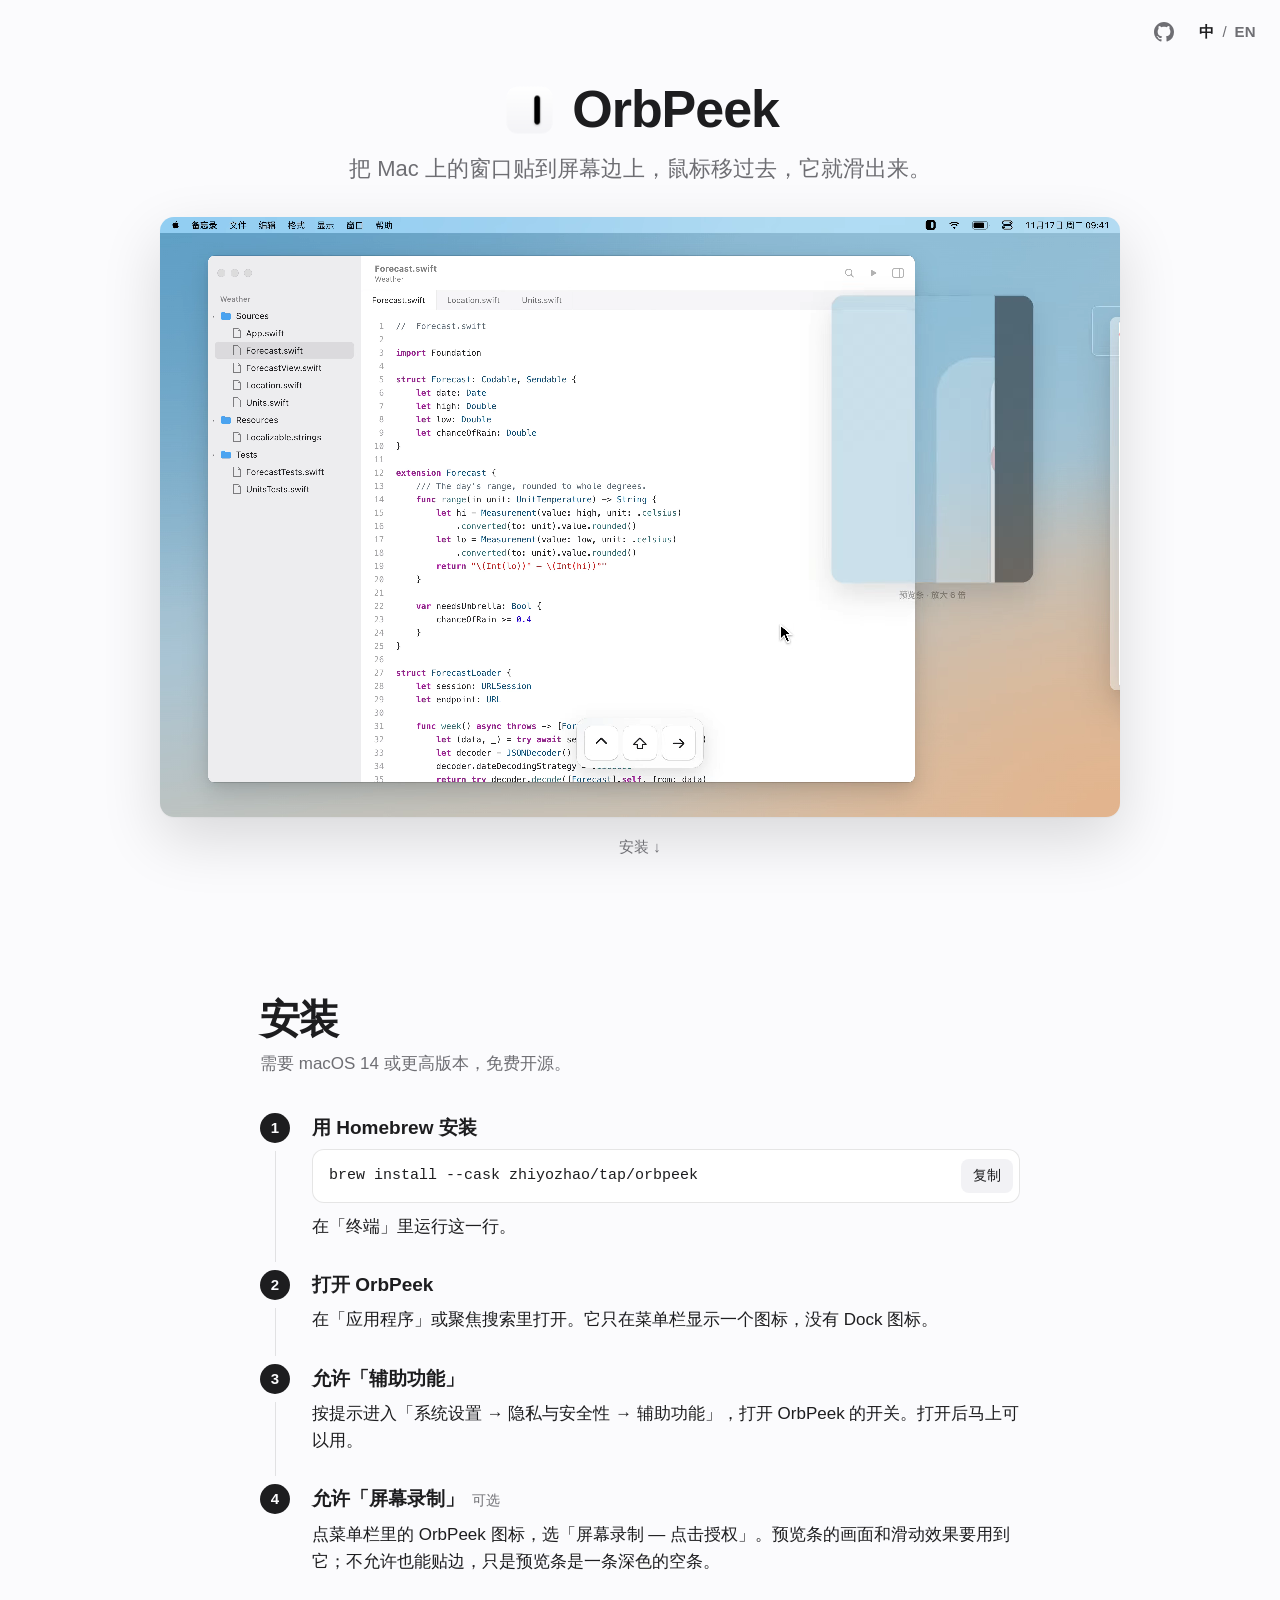
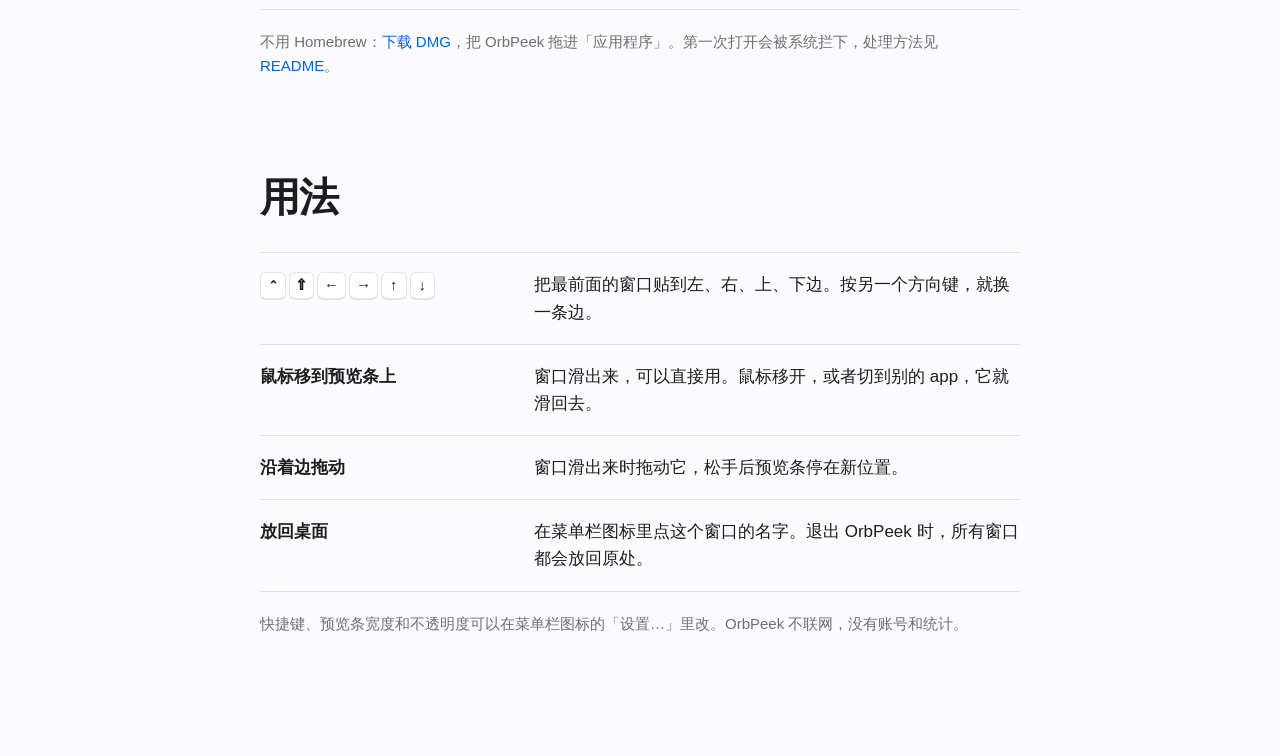
==== site/index.html @ 3456299e "docs: separate language switch from links, tidy install and FAQ layout" ====
<!doctype html>
<html lang="zh-CN">
<head>
<meta charset="utf-8">
<meta name="viewport" content="width=device-width, initial-scale=1">
<title>OrbPeek</title>
<meta name="description" content="把 Mac 上的窗口贴到屏幕边上，鼠标移过去，它就滑出来。">
<meta name="color-scheme" content="light dark">
<meta name="theme-color" content="#fbfbfd" media="(prefers-color-scheme: light)">
<meta name="theme-color" content="#000000" media="(prefers-color-scheme: dark)">
<link rel="icon" href="assets/icon.png">
<link rel="alternate" hreflang="en" href="en/">
<link rel="stylesheet" href="style.css">
</head>
<body>
<header class="top">
  <a href="https://github.com/zhiyozhao/OrbPeek" aria-label="GitHub" title="GitHub">
    <svg viewBox="0 0 16 16" width="20" height="20" aria-hidden="true"><path fill="currentColor" d="M8 0C3.58 0 0 3.58 0 8c0 3.54 2.29 6.53 5.47 7.59.4.07.55-.17.55-.38 0-.19-.01-.82-.01-1.49-2.01.37-2.53-.49-2.69-.94-.09-.23-.48-.94-.82-1.13-.28-.15-.68-.52-.01-.53.63-.01 1.08.58 1.23.82.72 1.21 1.87.87 2.33.66.07-.52.28-.87.51-1.07-1.78-.2-3.64-.89-3.64-3.95 0-.87.31-1.59.82-2.15-.08-.2-.36-1.02.08-2.12 0 0 .67-.21 2.2.82.64-.18 1.32-.27 2-.27.68 0 1.36.09 2 .27 1.53-1.04 2.2-.82 2.2-.82.44 1.1.16 1.92.08 2.12.51.56.82 1.27.82 2.15 0 3.07-1.87 3.75-3.65 3.95.29.25.54.73.54 1.48 0 1.07-.01 1.93-.01 2.2 0 .21.15.46.55.38A8.013 8.013 0 0016 8c0-4.42-3.58-8-8-8z"/></svg>
  </a>
  <span class="lang"><b aria-current="page">中</b><span aria-hidden="true">/</span><a href="en/" lang="en" hreflang="en" title="English">EN</a></span>
</header>

<main>
  <section class="hero">
    <h1><img src="assets/icon.png" alt="" width="56" height="56">OrbPeek</h1>
    <p class="lead">把 Mac 上的窗口贴到屏幕边上，鼠标移过去，它就滑出来。</p>
    <video id="demo" data-base="assets/demo-zh-" autoplay muted loop playsinline preload="auto" width="2880" height="1800" poster="assets/poster-zh-light.jpg" aria-label="演示：按 ⌃⇧→，备忘录窗口滑到屏幕右边，只留一条很窄的预览条；鼠标移到预览条上，窗口滑出来；鼠标移开，窗口滑回去。">
      <source src="assets/demo-zh-light.webm" type="video/webm">
      <source src="assets/demo-zh-light.mp4" type="video/mp4">
    </video>
    <a class="next" href="#install">安装 <span aria-hidden="true">↓</span></a>
  </section>

  <section class="install" id="install">
    <h2>安装</h2>
    <p class="req">需要 macOS 14 或更高版本，免费开源。</p>
    <ol class="steps">
      <li>
        <h3>用 Homebrew 安装</h3>
        <div class="cmd"><code>brew install --cask zhiyozhao/tap/orbpeek</code><button class="copy" type="button" data-copy="brew install --cask zhiyozhao/tap/orbpeek" data-done="已复制">复制</button></div>
        <p>在「终端」里运行这一行。</p>
      </li>
      <li>
        <h3>打开 OrbPeek</h3>
        <p>在「应用程序」或聚焦搜索里打开。它只在菜单栏显示一个图标，没有 Dock 图标。</p>
      </li>
      <li>
        <h3>允许「辅助功能」</h3>
        <p>按提示进入「系统设置 → 隐私与安全性 → 辅助功能」，打开 OrbPeek 的开关。打开后马上可以用。</p>
      </li>
      <li>
        <h3>允许「屏幕录制」<span>可选</span></h3>
        <p>点菜单栏里的 OrbPeek 图标，选「屏幕录制 — 点击授权」。预览条的画面和滑动效果要用到它；不允许也能贴边，只是预览条是一条深色的空条。</p>
      </li>
    </ol>
    <p class="alt">不用 Homebrew：<a href="https://github.com/zhiyozhao/OrbPeek/releases/latest">下载 DMG</a>，把 OrbPeek 拖进「应用程序」。第一次打开会被系统拦下，处理方法见 <a href="https://github.com/zhiyozhao/OrbPeek#下载-dmg">README</a>。</p>
  </section>

  <section class="use">
    <h2>用法</h2>
    <dl>
      <div>
        <dt><kbd>⌃</kbd><kbd>⇧</kbd><kbd>←</kbd><kbd>→</kbd><kbd>↑</kbd><kbd>↓</kbd></dt>
        <dd>把最前面的窗口贴到左、右、上、下边。按另一个方向键，就换一条边。</dd>
      </div>
      <div>
        <dt>鼠标移到预览条上</dt>
        <dd>窗口滑出来，可以直接用。鼠标移开，或者切到别的 app，它就滑回去。</dd>
      </div>
      <div>
        <dt>沿着边拖动</dt>
        <dd>窗口滑出来时拖动它，松手后预览条停在新位置。</dd>
      </div>
      <div>
        <dt>放回桌面</dt>
        <dd>在菜单栏图标里点这个窗口的名字。退出 OrbPeek 时，所有窗口都会放回原处。</dd>
      </div>
    </dl>
    <p class="note">快捷键、预览条宽度和不透明度可以在菜单栏图标的「设置…」里改。OrbPeek 不联网，没有账号和统计。</p>
  </section>
</main>
<script src="main.js"></script>
</body>
</html>
---- site/style.css ----
:root {
  color-scheme: light dark;
  --bg: #fbfbfd;
  --fg: #1d1d1f;
  --muted: #6e6e73;
  --line: rgba(0, 0, 0, 0.1);
  --panel: #f2f2f5;
  --code: #ffffff;
  --link: #0066cc;
  --shadow: 0 1px 2px rgba(0, 0, 0, 0.04), 0 22px 60px rgba(0, 0, 0, 0.14);
  --font: -apple-system, BlinkMacSystemFont, "SF Pro Text", "PingFang SC", "Hiragino Sans GB", "Helvetica Neue", sans-serif;
  --mono: "SF Mono", ui-monospace, Menlo, Consolas, monospace;
}
@media (prefers-color-scheme: dark) {
  :root {
    --bg: #000;
    --fg: #f5f5f7;
    --muted: #a1a1a6;
    --line: rgba(255, 255, 255, 0.14);
    --panel: #161618;
    --code: #1c1c1e;
    --link: #2997ff;
    --shadow: 0 0 0 0.5px rgba(255, 255, 255, 0.1), 0 22px 60px rgba(0, 0, 0, 0.6);
  }
}

* { box-sizing: border-box; }
html { -webkit-text-size-adjust: 100%; }
@media (prefers-reduced-motion: no-preference) { html { scroll-behavior: smooth; } }
body { margin: 0; background: var(--bg); color: var(--fg); font: 17px/1.6 var(--font); -webkit-font-smoothing: antialiased; }
a { color: var(--link); text-decoration: none; }
a:hover { text-decoration: underline; }
img, video { display: block; max-width: 100%; height: auto; }
kbd, code { font-family: var(--mono); font-size: 0.88em; }
kbd {
  display: inline-block; min-width: 1.7em; padding: 1px 6px; margin-right: 3px; text-align: center;
  border-radius: 6px; background: var(--code); border: 0.5px solid var(--line); box-shadow: 0 1px 0 var(--line);
  font-family: var(--font); font-size: 15px; line-height: 1.5;
}

/* ---------- top bar: two icons, nothing else ---------- */
.top { position: absolute; top: 0; right: 0; z-index: 5; display: flex; gap: 6px; padding: 14px 18px; }
.top a {
  width: 36px; height: 36px; border-radius: 50%; display: grid; place-items: center;
  color: var(--muted); font-size: 15px; font-weight: 600; letter-spacing: 0.02em;
}
.top a:hover { color: var(--fg); background: var(--panel); text-decoration: none; }
.top .lang { display: flex; align-items: center; gap: 2px; padding-left: 4px; font-size: 15px; color: var(--muted); }
.top .lang a { width: auto; min-width: 32px; padding: 0 6px; border-radius: 18px; }
.top .lang b { min-width: 28px; text-align: center; color: var(--fg); font-weight: 600; }

/* ---------- first screen: name, one sentence, the demo ---------- */
.hero {
  min-height: 100vh; min-height: 100svh;
  display: flex; flex-direction: column; align-items: center; justify-content: center;
  padding: 56px 24px 16px; text-align: center;
}
.hero h1 {
  margin: 0; display: flex; align-items: center; gap: 14px;
  font-size: clamp(34px, 5vw, 52px); line-height: 1.1; letter-spacing: -0.02em; font-weight: 700;
}
.hero h1 img { width: 1.1em; height: 1.1em; }
.lead { margin: 14px auto 0; max-width: 32em; color: var(--muted); font-size: clamp(17px, 2.1vw, 22px); line-height: 1.45; }
.hero video {
  margin-top: 32px;
  width: min(1240px, 100%, calc((100svh - 300px) * 1.6));
  aspect-ratio: 16 / 10; border-radius: 14px; box-shadow: var(--shadow); background: var(--panel);
}
.next { margin-top: 18px; color: var(--muted); font-size: 15px; }
.next:hover { color: var(--fg); text-decoration: none; }

/* ---------- install ---------- */
section.install, section.use { width: min(760px, 100% - 48px); margin: 0 auto; padding: 96px 0 0; }
section h2 { margin: 0; font-size: clamp(30px, 4vw, 40px); line-height: 1.15; letter-spacing: -0.015em; font-weight: 700; }
.req { margin: 8px 0 36px; color: var(--muted); }

.steps { list-style: none; margin: 0; padding: 0; counter-reset: step; }
.steps li { position: relative; padding: 0 0 30px 52px; counter-increment: step; }
.steps li::before {
  content: counter(step); position: absolute; left: 0; top: 0;
  width: 30px; height: 30px; border-radius: 50%; display: grid; place-items: center;
  background: var(--fg); color: var(--bg); font-size: 15px; font-weight: 600;
}
.steps li:not(:last-child)::after { content: ""; position: absolute; left: 14.5px; top: 38px; bottom: 8px; width: 1px; background: var(--line); }
.steps h3 { margin: 0 0 6px; font-size: 19px; line-height: 30px; }
.steps h3 span { margin-left: 8px; color: var(--muted); font-size: 14px; font-weight: 400; }
.steps p { margin: 0; }

.cmd {
  display: flex; align-items: center; gap: 4px; margin: 4px 0 10px;
  background: var(--code); border: 0.5px solid var(--line); border-radius: 12px; padding: 6px 6px 6px 16px;
}
.cmd code { flex: 1; font-size: 15px; padding: 8px 0; overflow-wrap: anywhere; }
.copy {
  flex: none; border: 0; border-radius: 8px; padding: 8px 12px; cursor: pointer;
  font: 500 14px var(--font); color: var(--fg); background: var(--panel);
}
.copy:hover { filter: brightness(0.96); }
.alt { margin: 4px 0 0; padding-top: 20px; border-top: 0.5px solid var(--line); color: var(--muted); font-size: 15px; }

/* ---------- use ---------- */
.use dl { margin: 32px 0 0; }
.use dl div { display: grid; grid-template-columns: 250px 1fr; gap: 24px; padding: 18px 0; border-top: 0.5px solid var(--line); }
.use dl div:last-child { border-bottom: 0.5px solid var(--line); }
.use dt { font-weight: 600; }
.use dd { margin: 0; }
.note { margin: 20px 0 120px; color: var(--muted); font-size: 15px; }

@media (max-width: 640px) {
  .top { padding: 10px 12px; }
  .hero { padding-top: 56px; }
  .hero video { width: 100%; border-radius: 10px; margin-top: 28px; }
  section.install, section.use { padding-top: 72px; }
  .use dl div { grid-template-columns: 1fr; gap: 4px; }
  .cmd code { font-size: 13px; }
}
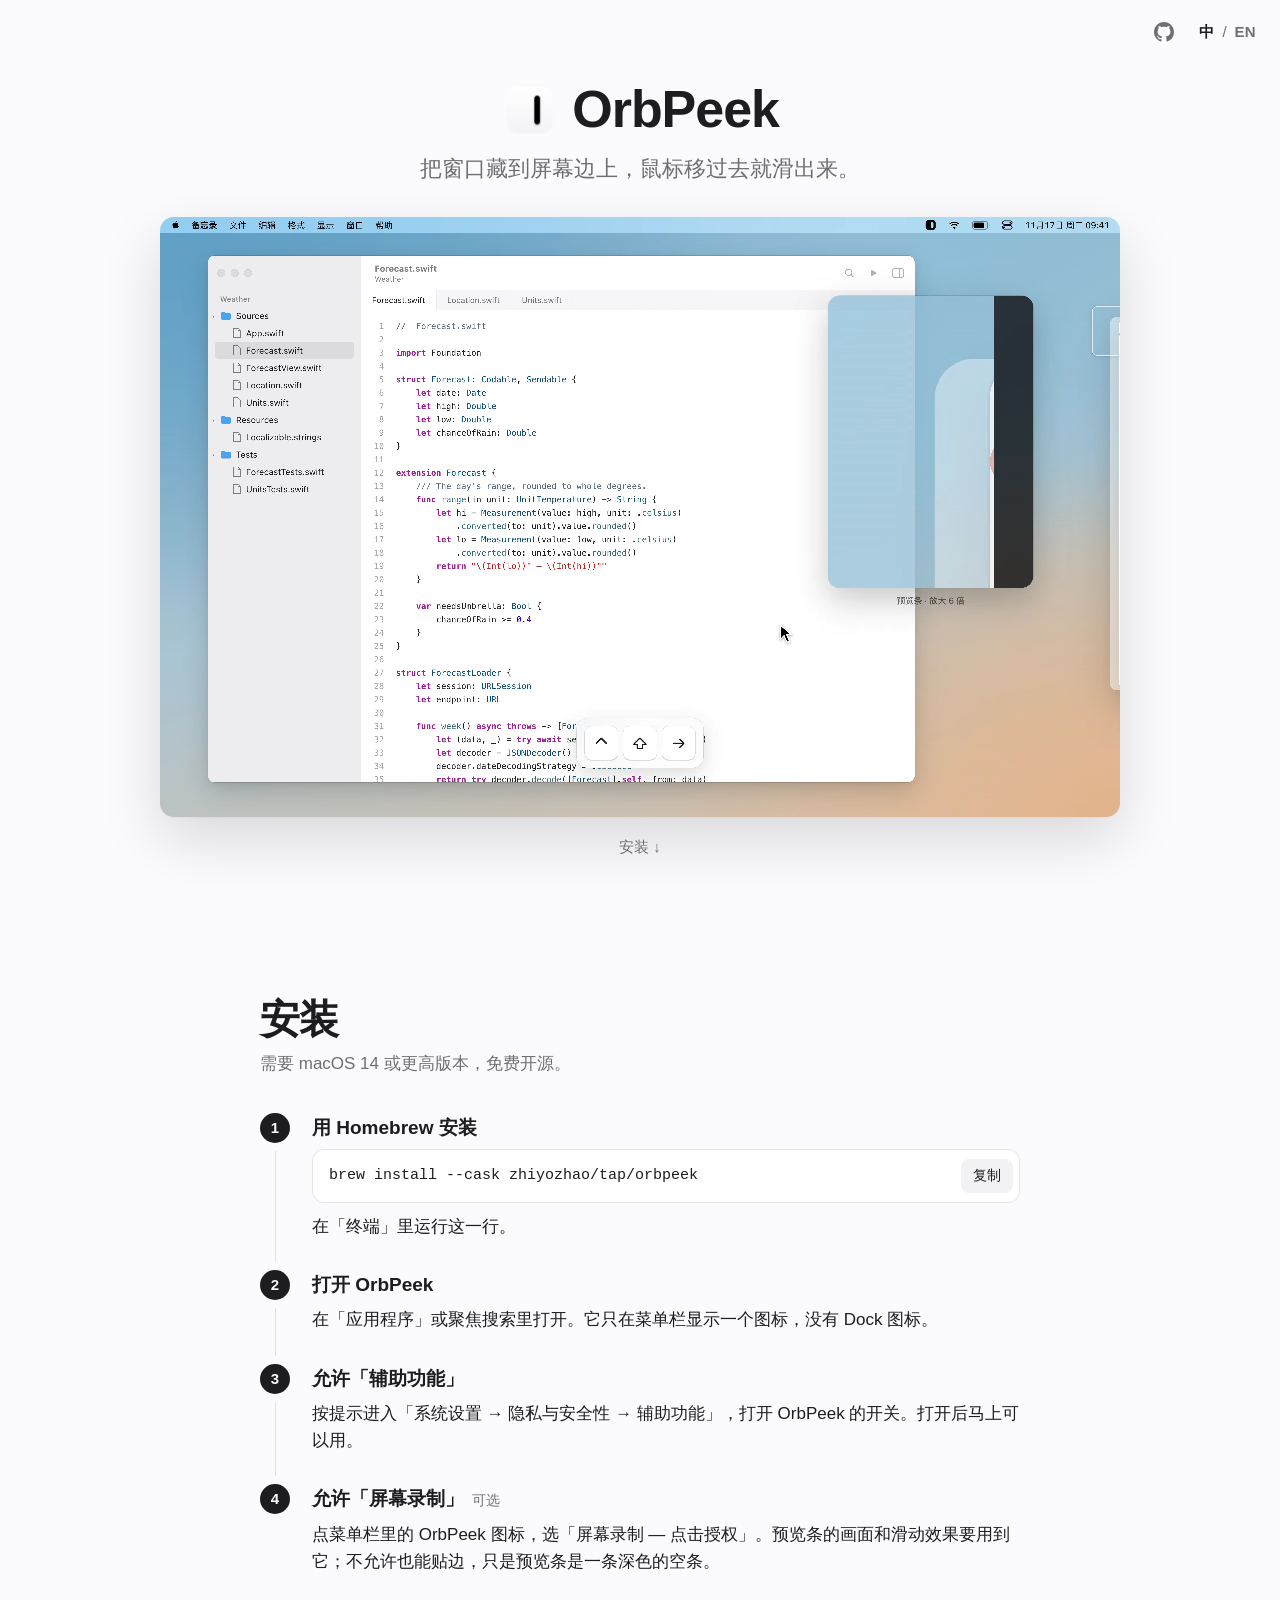
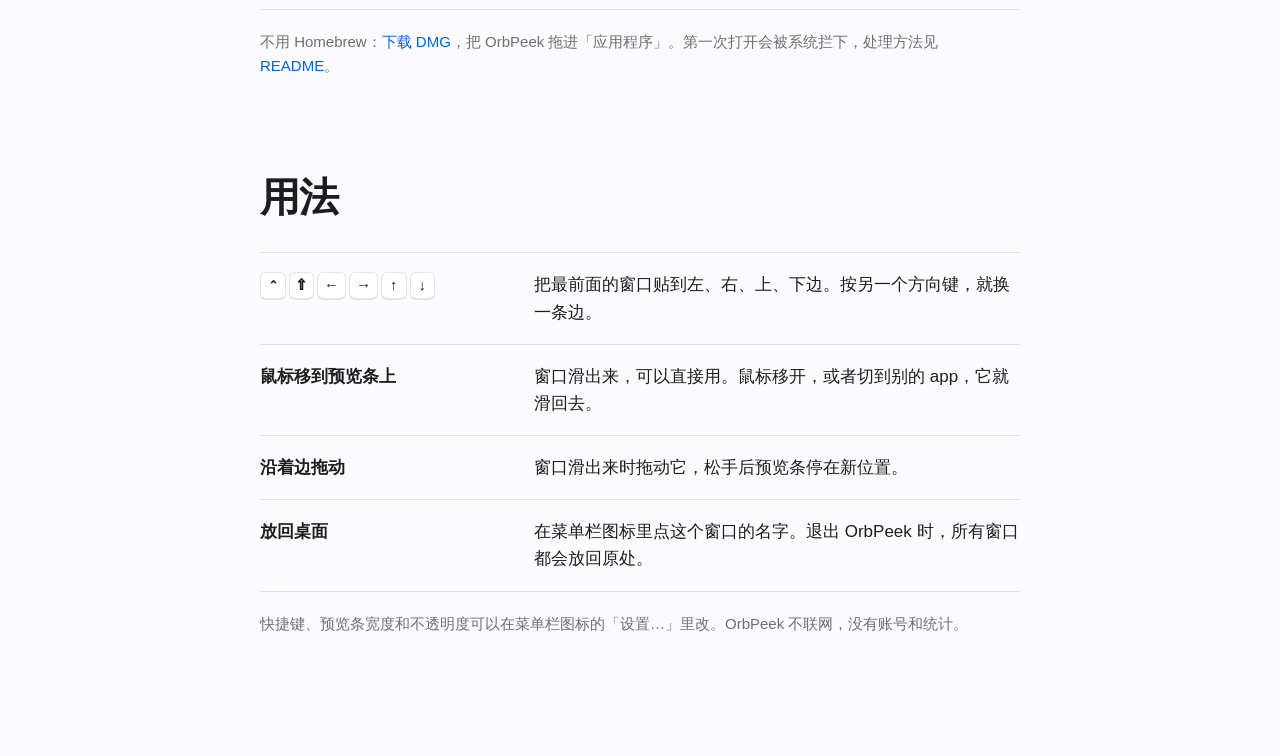
==== commit 2912262b: "docs: rewrite the one-line description; prepare bilingual GitHub About About (apply at release, not " ====
--- a/site/index.html
+++ b/site/index.html
@@ -4,7 +4,7 @@
 <meta charset="utf-8">
 <meta name="viewport" content="width=device-width, initial-scale=1">
 <title>OrbPeek</title>
-<meta name="description" content="把 Mac 上的窗口贴到屏幕边上，鼠标移过去，它就滑出来。">
+<meta name="description" content="把窗口藏到屏幕边上，鼠标移过去就滑出来。">
 <meta name="color-scheme" content="light dark">
 <meta name="theme-color" content="#fbfbfd" media="(prefers-color-scheme: light)">
 <meta name="theme-color" content="#000000" media="(prefers-color-scheme: dark)">
@@ -23,7 +23,7 @@
 <main>
   <section class="hero">
     <h1><img src="assets/icon.png" alt="" width="56" height="56">OrbPeek</h1>
-    <p class="lead">把 Mac 上的窗口贴到屏幕边上，鼠标移过去，它就滑出来。</p>
+    <p class="lead">把窗口藏到屏幕边上，鼠标移过去就滑出来。</p>
     <video id="demo" data-base="assets/demo-zh-" autoplay muted loop playsinline preload="auto" width="2880" height="1800" poster="assets/poster-zh-light.jpg" aria-label="演示：按 ⌃⇧→，备忘录窗口滑到屏幕右边，只留一条很窄的预览条；鼠标移到预览条上，窗口滑出来；鼠标移开，窗口滑回去。">
       <source src="assets/demo-zh-light.webm" type="video/webm">
       <source src="assets/demo-zh-light.mp4" type="video/mp4">
--- a/site/style.css
+++ b/site/style.css
@@ -60,7 +60,7 @@
   font-size: clamp(34px, 5vw, 52px); line-height: 1.1; letter-spacing: -0.02em; font-weight: 700;
 }
 .hero h1 img { width: 1.1em; height: 1.1em; }
-.lead { margin: 14px auto 0; max-width: 32em; color: var(--muted); font-size: clamp(17px, 2.1vw, 22px); line-height: 1.45; }
+.lead { margin: 14px auto 0; max-width: 40em; text-wrap: balance; color: var(--muted); font-size: clamp(17px, 2.1vw, 22px); line-height: 1.45; }
 .hero video {
   margin-top: 32px;
   width: min(1240px, 100%, calc((100svh - 300px) * 1.6));
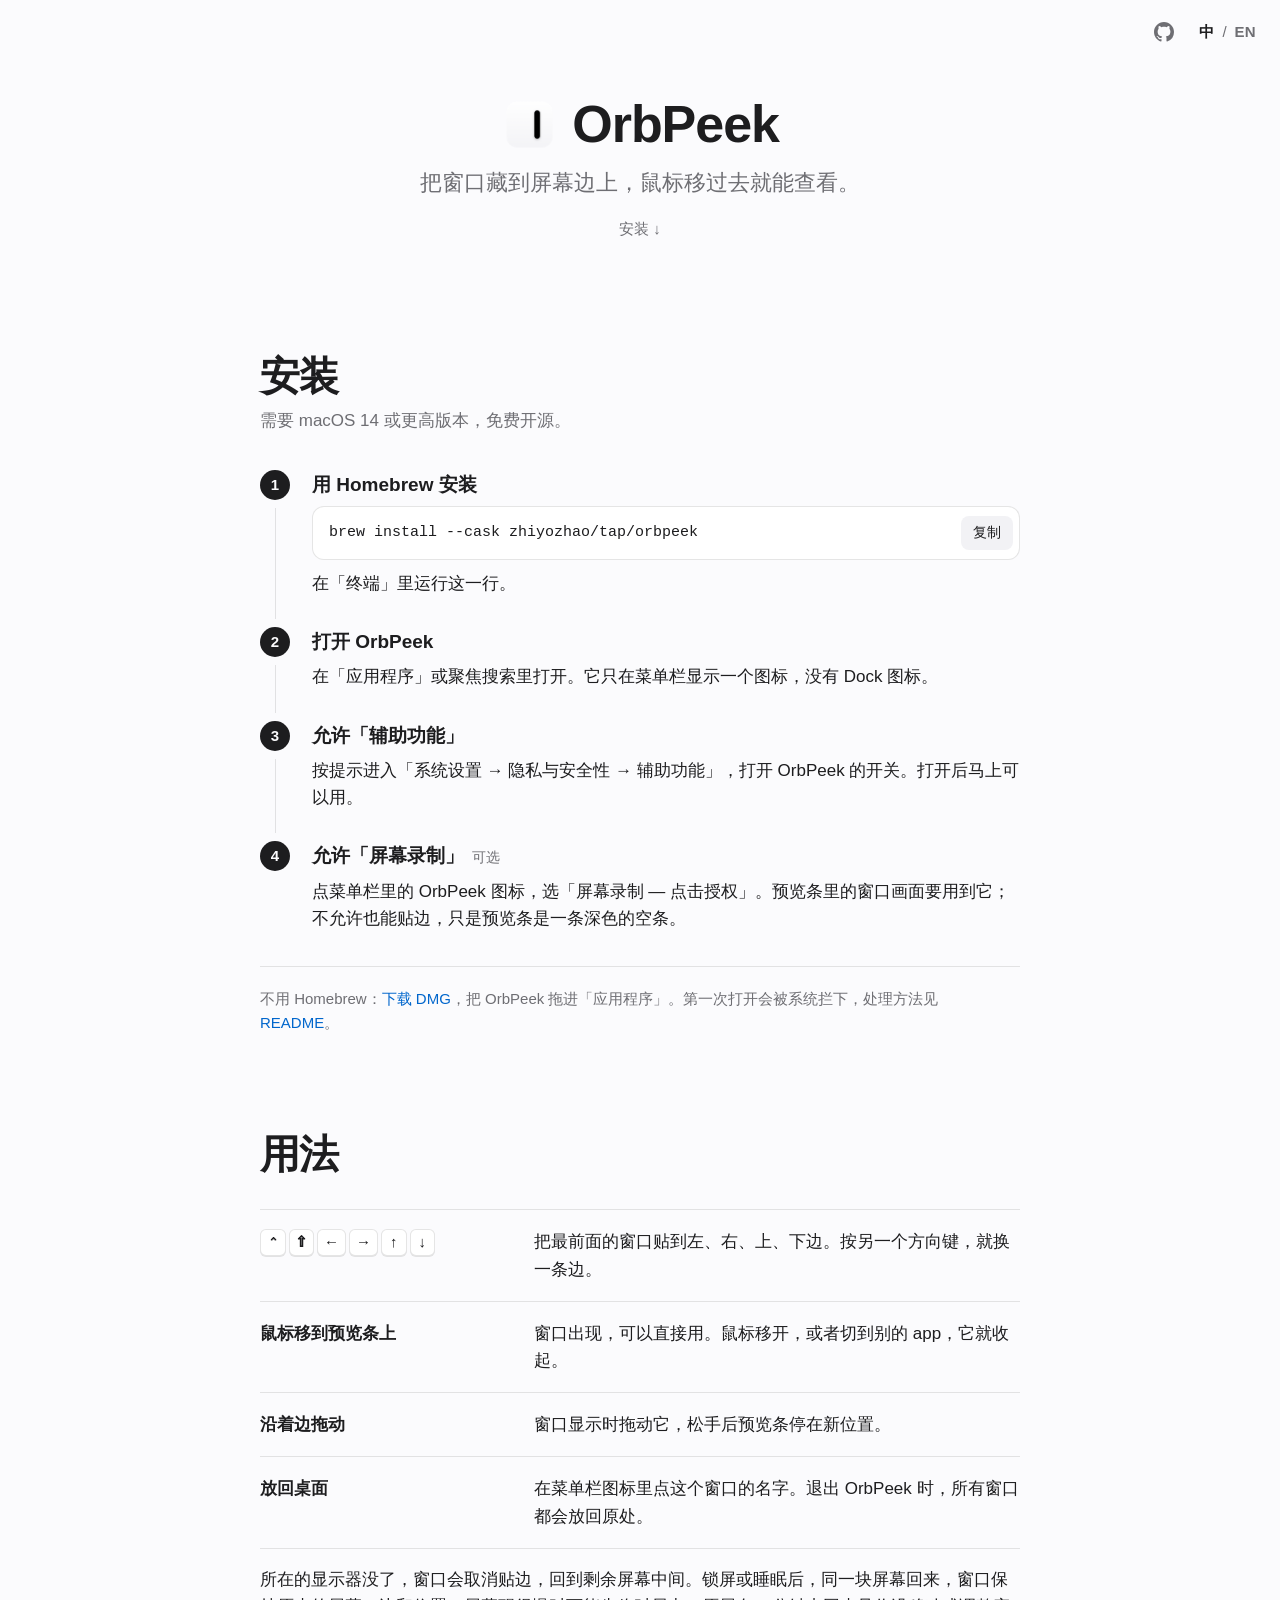
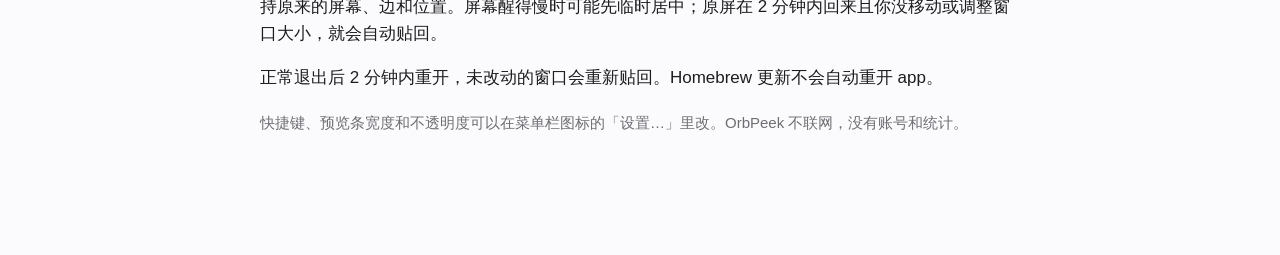
==== commit 01ea5708: "chore: prepare OrbPeek 1.1.2 release Merge display recovery and site-v2 into main. Add the read-only" ====
--- a/site/index.html
+++ b/site/index.html
@@ -4,7 +4,7 @@
 <meta charset="utf-8">
 <meta name="viewport" content="width=device-width, initial-scale=1">
 <title>OrbPeek</title>
-<meta name="description" content="把窗口藏到屏幕边上，鼠标移过去就滑出来。">
+<meta name="description" content="把窗口藏到屏幕边上，鼠标移过去就能查看。">
 <meta name="color-scheme" content="light dark">
 <meta name="theme-color" content="#fbfbfd" media="(prefers-color-scheme: light)">
 <meta name="theme-color" content="#000000" media="(prefers-color-scheme: dark)">
@@ -23,11 +23,7 @@
 <main>
   <section class="hero">
     <h1><img src="assets/icon.png" alt="" width="56" height="56">OrbPeek</h1>
-    <p class="lead">把窗口藏到屏幕边上，鼠标移过去就滑出来。</p>
-    <video id="demo" data-base="assets/demo-zh-" autoplay muted loop playsinline preload="auto" width="2880" height="1800" poster="assets/poster-zh-light.jpg" aria-label="演示：按 ⌃⇧→，备忘录窗口滑到屏幕右边，只留一条很窄的预览条；鼠标移到预览条上，窗口滑出来；鼠标移开，窗口滑回去。">
-      <source src="assets/demo-zh-light.webm" type="video/webm">
-      <source src="assets/demo-zh-light.mp4" type="video/mp4">
-    </video>
+    <p class="lead">把窗口藏到屏幕边上，鼠标移过去就能查看。</p>
     <a class="next" href="#install">安装 <span aria-hidden="true">↓</span></a>
   </section>
 
@@ -50,7 +46,7 @@
       </li>
       <li>
         <h3>允许「屏幕录制」<span>可选</span></h3>
-        <p>点菜单栏里的 OrbPeek 图标，选「屏幕录制 — 点击授权」。预览条的画面和滑动效果要用到它；不允许也能贴边，只是预览条是一条深色的空条。</p>
+        <p>点菜单栏里的 OrbPeek 图标，选「屏幕录制 — 点击授权」。预览条里的窗口画面要用到它；不允许也能贴边，只是预览条是一条深色的空条。</p>
       </li>
     </ol>
     <p class="alt">不用 Homebrew：<a href="https://github.com/zhiyozhao/OrbPeek/releases/latest">下载 DMG</a>，把 OrbPeek 拖进「应用程序」。第一次打开会被系统拦下，处理方法见 <a href="https://github.com/zhiyozhao/OrbPeek#下载-dmg">README</a>。</p>
@@ -65,17 +61,19 @@
       </div>
       <div>
         <dt>鼠标移到预览条上</dt>
-        <dd>窗口滑出来，可以直接用。鼠标移开，或者切到别的 app，它就滑回去。</dd>
+        <dd>窗口出现，可以直接用。鼠标移开，或者切到别的 app，它就收起。</dd>
       </div>
       <div>
         <dt>沿着边拖动</dt>
-        <dd>窗口滑出来时拖动它，松手后预览条停在新位置。</dd>
+        <dd>窗口显示时拖动它，松手后预览条停在新位置。</dd>
       </div>
       <div>
         <dt>放回桌面</dt>
         <dd>在菜单栏图标里点这个窗口的名字。退出 OrbPeek 时，所有窗口都会放回原处。</dd>
       </div>
     </dl>
+    <p>所在的显示器没了，窗口会取消贴边，回到剩余屏幕中间。锁屏或睡眠后，同一块屏幕回来，窗口保持原来的屏幕、边和位置。屏幕醒得慢时可能先临时居中；原屏在 2 分钟内回来且你没移动或调整窗口大小，就会自动贴回。</p>
+    <p>正常退出后 2 分钟内重开，未改动的窗口会重新贴回。Homebrew 更新不会自动重开 app。</p>
     <p class="note">快捷键、预览条宽度和不透明度可以在菜单栏图标的「设置…」里改。OrbPeek 不联网，没有账号和统计。</p>
   </section>
 </main>
--- a/site/style.css
+++ b/site/style.css
@@ -30,7 +30,7 @@
 body { margin: 0; background: var(--bg); color: var(--fg); font: 17px/1.6 var(--font); -webkit-font-smoothing: antialiased; }
 a { color: var(--link); text-decoration: none; }
 a:hover { text-decoration: underline; }
-img, video { display: block; max-width: 100%; height: auto; }
+img { display: block; max-width: 100%; height: auto; }
 kbd, code { font-family: var(--mono); font-size: 0.88em; }
 kbd {
   display: inline-block; min-width: 1.7em; padding: 1px 6px; margin-right: 3px; text-align: center;
@@ -49,11 +49,10 @@
 .top .lang a { width: auto; min-width: 32px; padding: 0 6px; border-radius: 18px; }
 .top .lang b { min-width: 28px; text-align: center; color: var(--fg); font-weight: 600; }
 
-/* ---------- first screen: name, one sentence, the demo ---------- */
+/* ---------- introduction ---------- */
 .hero {
-  min-height: 100vh; min-height: 100svh;
   display: flex; flex-direction: column; align-items: center; justify-content: center;
-  padding: 56px 24px 16px; text-align: center;
+  padding: 96px 24px 16px; text-align: center;
 }
 .hero h1 {
   margin: 0; display: flex; align-items: center; gap: 14px;
@@ -61,11 +60,6 @@
 }
 .hero h1 img { width: 1.1em; height: 1.1em; }
 .lead { margin: 14px auto 0; max-width: 40em; text-wrap: balance; color: var(--muted); font-size: clamp(17px, 2.1vw, 22px); line-height: 1.45; }
-.hero video {
-  margin-top: 32px;
-  width: min(1240px, 100%, calc((100svh - 300px) * 1.6));
-  aspect-ratio: 16 / 10; border-radius: 14px; box-shadow: var(--shadow); background: var(--panel);
-}
 .next { margin-top: 18px; color: var(--muted); font-size: 15px; }
 .next:hover { color: var(--fg); text-decoration: none; }
 
@@ -109,7 +103,6 @@
 @media (max-width: 640px) {
   .top { padding: 10px 12px; }
   .hero { padding-top: 56px; }
-  .hero video { width: 100%; border-radius: 10px; margin-top: 28px; }
   section.install, section.use { padding-top: 72px; }
   .use dl div { grid-template-columns: 1fr; gap: 4px; }
   .cmd code { font-size: 13px; }
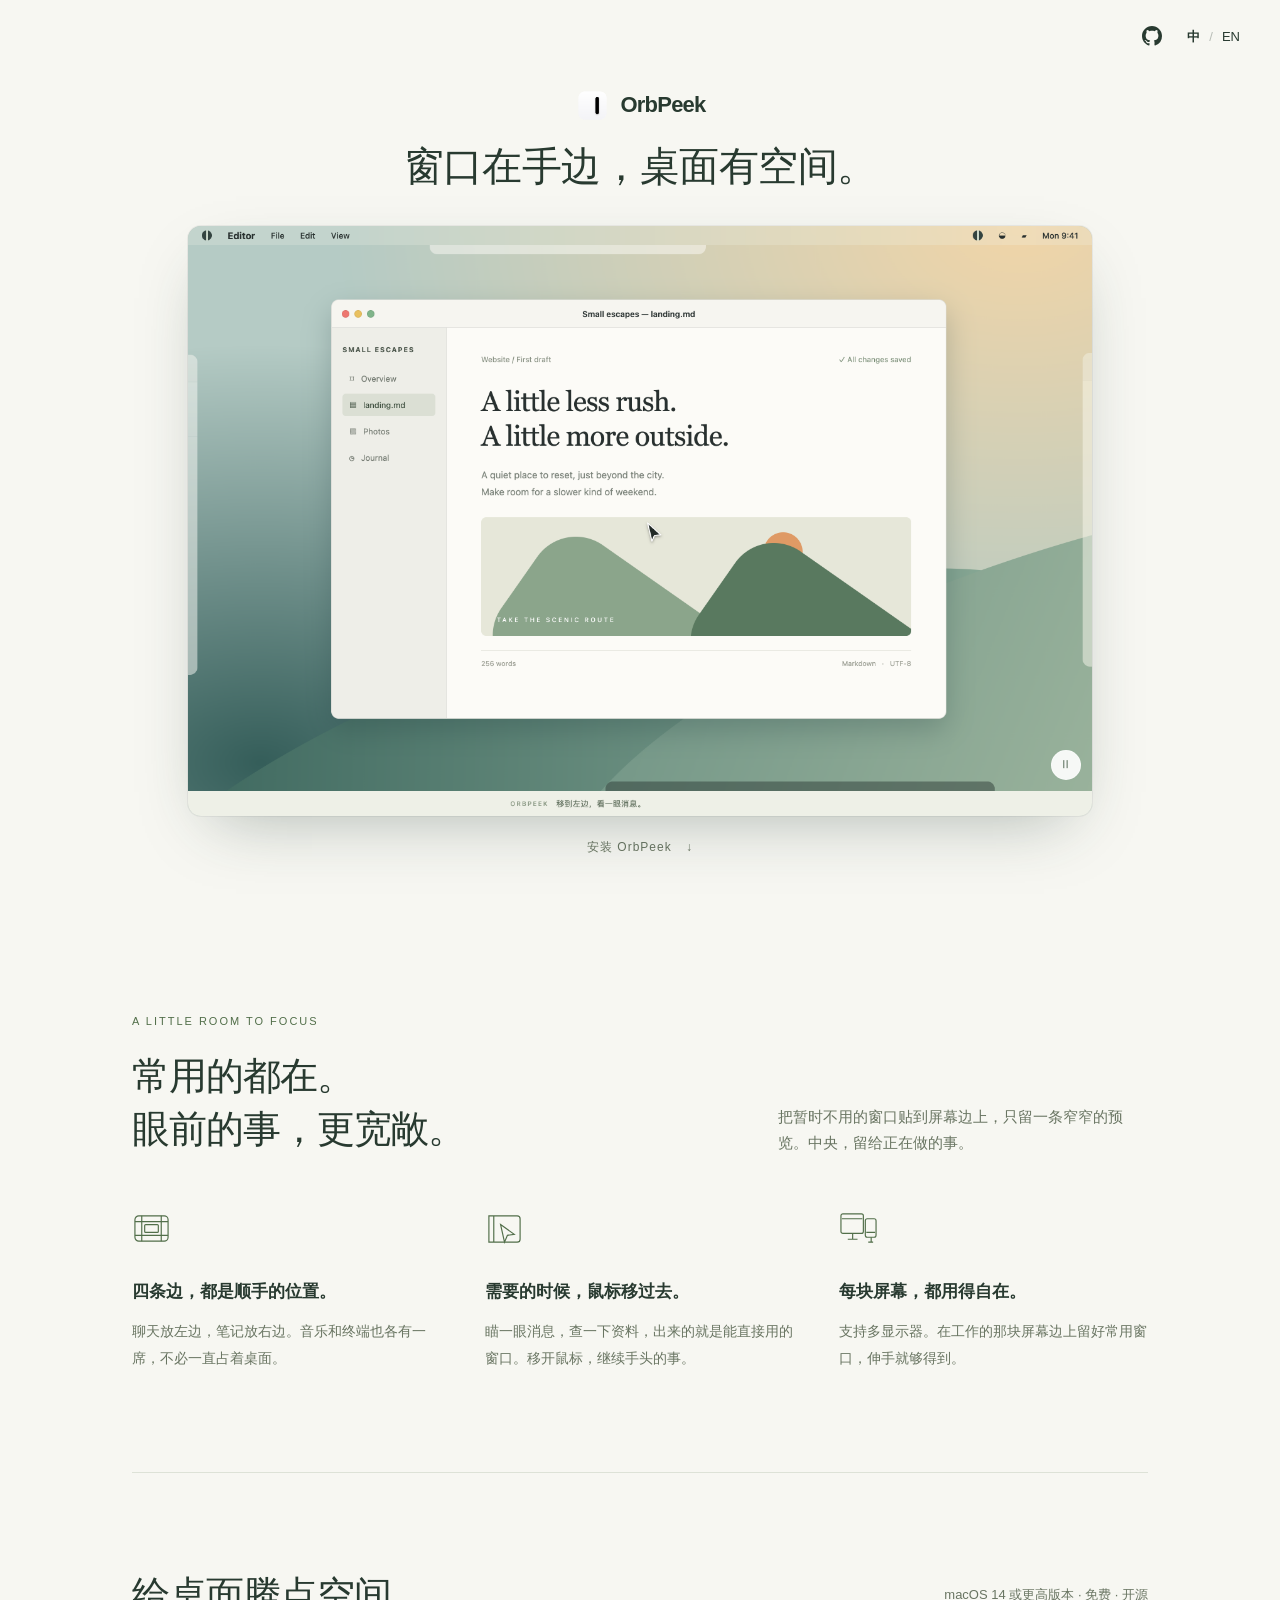
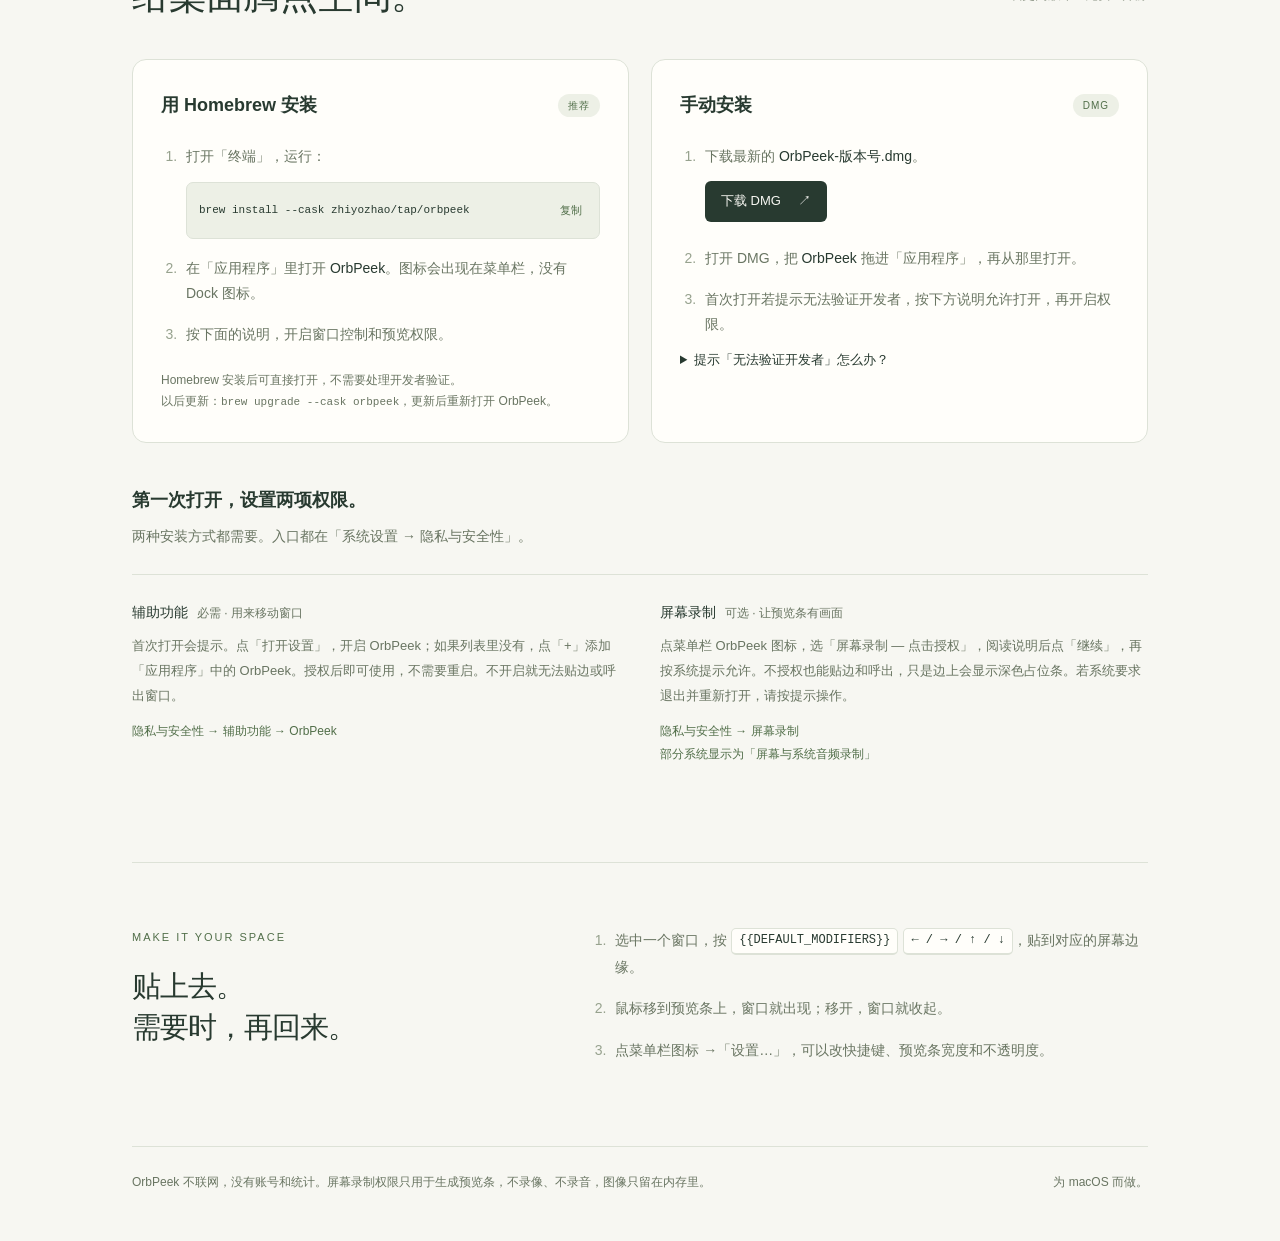
==== commit d871ffc2: "docs: redesign OrbPeek site and README with four-edge demo" ====
--- a/site/index.html
+++ b/site/index.html
@@ -1,82 +1,46 @@
 <!doctype html>
 <html lang="zh-CN">
 <head>
-<meta charset="utf-8">
-<meta name="viewport" content="width=device-width, initial-scale=1">
-<title>OrbPeek</title>
-<meta name="description" content="把窗口藏到屏幕边上，鼠标移过去就能查看。">
-<meta name="color-scheme" content="light dark">
-<meta name="theme-color" content="#fbfbfd" media="(prefers-color-scheme: light)">
-<meta name="theme-color" content="#000000" media="(prefers-color-scheme: dark)">
-<link rel="icon" href="assets/icon.png">
-<link rel="alternate" hreflang="en" href="en/">
-<link rel="stylesheet" href="style.css">
+<meta charset="utf-8"><meta name="viewport" content="width=device-width, initial-scale=1">
+<title>OrbPeek — 窗口在手边，桌面有空间。</title>
+<meta name="description" content="换一种方式管理 macOS 窗口：把聊天、笔记和音乐贴在屏幕四边，鼠标移过去就能用。支持多显示器，免费开源。">
+<meta name="color-scheme" content="light dark"><meta name="theme-color" content="#f7f7f2">
+<meta property="og:title" content="OrbPeek — 窗口在手边，桌面有空间。"><meta property="og:description" content="把窗口贴在屏幕四边，鼠标移过去就能用。macOS 14+，免费开源。"><meta property="og:image" content="https://zhiyozhao.github.io/OrbPeek/assets/poster-zh.png">
+<link rel="icon" href="assets/icon.png"><link rel="alternate" hreflang="en" href="https://zhiyozhao.github.io/OrbPeek/en/"><link rel="alternate" hreflang="zh-CN" href="https://zhiyozhao.github.io/OrbPeek/"><link rel="stylesheet" href="style.css">
 </head>
 <body>
 <header class="top">
-  <a href="https://github.com/zhiyozhao/OrbPeek" aria-label="GitHub" title="GitHub">
-    <svg viewBox="0 0 16 16" width="20" height="20" aria-hidden="true"><path fill="currentColor" d="M8 0C3.58 0 0 3.58 0 8c0 3.54 2.29 6.53 5.47 7.59.4.07.55-.17.55-.38 0-.19-.01-.82-.01-1.49-2.01.37-2.53-.49-2.69-.94-.09-.23-.48-.94-.82-1.13-.28-.15-.68-.52-.01-.53.63-.01 1.08.58 1.23.82.72 1.21 1.87.87 2.33.66.07-.52.28-.87.51-1.07-1.78-.2-3.64-.89-3.64-3.95 0-.87.31-1.59.82-2.15-.08-.2-.36-1.02.08-2.12 0 0 .67-.21 2.2.82.64-.18 1.32-.27 2-.27.68 0 1.36.09 2 .27 1.53-1.04 2.2-.82 2.2-.82.44 1.1.16 1.92.08 2.12.51.56.82 1.27.82 2.15 0 3.07-1.87 3.75-3.65 3.95.29.25.54.73.54 1.48 0 1.07-.01 1.93-.01 2.2 0 .21.15.46.55.38A8.013 8.013 0 0016 8c0-4.42-3.58-8-8-8z"/></svg>
-  </a>
-  <span class="lang"><b aria-current="page">中</b><span aria-hidden="true">/</span><a href="en/" lang="en" hreflang="en" title="English">EN</a></span>
+ <a href="https://github.com/zhiyozhao/OrbPeek" aria-label="GitHub" title="GitHub"><svg viewBox="0 0 16 16" width="20" height="20" aria-hidden="true"><path fill="currentColor" d="M8 0C3.58 0 0 3.58 0 8c0 3.54 2.29 6.53 5.47 7.59.4.07.55-.17.55-.38 0-.19-.01-.82-.01-1.49-2.01.37-2.53-.49-2.69-.94-.09-.23-.48-.94-.82-1.13-.28-.15-.68-.52-.01-.53.63-.01 1.08.58 1.23.82.72 1.21 1.87.87 2.33.66.07-.52.28-.87.51-1.07-1.78-.2-3.64-.89-3.64-3.95 0-.87.31-1.59.82-2.15-.08-.2-.36-1.02.08-2.12 0 0 .67-.21 2.2.82.64-.18 1.32-.27 2-.27.68 0 1.36.09 2 .27 1.53-1.04 2.2-.82 2.2-.82.44 1.1.16 1.92.08 2.12.51.56.82 1.27.82 2.15 0 3.07-1.87 3.75-3.65 3.95.29.25.54.73.54 1.48 0 1.07-.01 1.93-.01 2.2 0 .21.15.46.55.38A8.013 8.013 0 0016 8c0-4.42-3.58-8-8-8z"/></svg></a>
+ <span class="lang"><b aria-current="page">中</b><span>/</span><a href="en/" lang="en" hreflang="en" aria-label="Switch to English">EN</a></span>
 </header>
-
 <main>
-  <section class="hero">
-    <h1><img src="assets/icon.png" alt="" width="56" height="56">OrbPeek</h1>
-    <p class="lead">把窗口藏到屏幕边上，鼠标移过去就能查看。</p>
-    <a class="next" href="#install">安装 <span aria-hidden="true">↓</span></a>
+ <section class="hero" aria-label="OrbPeek 演示">
+  <h1 class="wordmark"><img src="assets/icon.png" alt="" width="35" height="35">OrbPeek</h1>
+  <p class="lead"><span>窗口在手边，</span><span>桌面有空间。</span></p>
+  <div class="demo-wrap"><video id="demo" autoplay muted loop playsinline preload="metadata" poster="assets/poster-zh.png" width="2880" height="1880" aria-label="仿真 macOS 桌面：依次悬停左边的聊天、右边的笔记、上边的音乐和下边的终端，窗口直接出现，移开后收起。"><source src="assets/demo-zh.mp4" type="video/mp4"><img src="assets/poster-zh.png" alt="屏幕四边各贴着一个窗口，中央留给正在编辑的文档。"></video><button class="pause" type="button" aria-label="暂停演示" aria-pressed="true">Ⅱ</button></div>
+  <a class="next" href="#install">安装 OrbPeek <span aria-hidden="true">↓</span></a>
+ </section>
+ <div class="below">
+  <section class="intro">
+   <div class="eyebrow">A LITTLE ROOM TO FOCUS</div>
+   <div class="intro-top"><h2>常用的都在。<br>眼前的事，更宽敞。</h2><p>把暂时不用的窗口贴到屏幕边上，只留一条窄窄的预览。中央，留给正在做的事。</p></div>
+   <div class="benefits">
+    <article><svg viewBox="0 0 40 40" aria-hidden="true"><rect x="3" y="7" width="34" height="26" rx="4"/><path d="M10 7v26M30 7v26M3 13h34M3 27h34"/><rect x="13" y="16" width="14" height="8" rx="1"/></svg><h3>四条边，都是顺手的位置。</h3><p>聊天放左边，笔记放右边。音乐和终端也各有一席，不必一直占着桌面。</p></article>
+    <article><svg viewBox="0 0 40 40" aria-hidden="true"><path d="M4 7h29a3 3 0 0 1 3 3v21a3 3 0 0 1-3 3H4zM9 7v27"/><path d="m16 16 14 10-7 1-3 7z" fill="var(--paper)"/></svg><h3>需要的时候，鼠标移过去。</h3><p>瞄一眼消息，查一下资料，出来的就是能直接用的窗口。移开鼠标，继续手头的事。</p></article>
+    <article><svg viewBox="0 0 40 40" aria-hidden="true"><rect x="2" y="5" width="23" height="20" rx="2"/><rect x="27" y="10" width="11" height="19" rx="2"/><path d="M9 31h10m-5-6v6m16 3h5m-2-5v5M3 10h21m4 14h9"/></svg><h3>每块屏幕，都用得自在。</h3><p>支持多显示器。在工作的那块屏幕边上留好常用窗口，伸手就够得到。</p></article>
+   </div>
   </section>
-
   <section class="install" id="install">
-    <h2>安装</h2>
-    <p class="req">需要 macOS 14 或更高版本，免费开源。</p>
-    <ol class="steps">
-      <li>
-        <h3>用 Homebrew 安装</h3>
-        <div class="cmd"><code>brew install --cask zhiyozhao/tap/orbpeek</code><button class="copy" type="button" data-copy="brew install --cask zhiyozhao/tap/orbpeek" data-done="已复制">复制</button></div>
-        <p>在「终端」里运行这一行。</p>
-      </li>
-      <li>
-        <h3>打开 OrbPeek</h3>
-        <p>在「应用程序」或聚焦搜索里打开。它只在菜单栏显示一个图标，没有 Dock 图标。</p>
-      </li>
-      <li>
-        <h3>允许「辅助功能」</h3>
-        <p>按提示进入「系统设置 → 隐私与安全性 → 辅助功能」，打开 OrbPeek 的开关。打开后马上可以用。</p>
-      </li>
-      <li>
-        <h3>允许「屏幕录制」<span>可选</span></h3>
-        <p>点菜单栏里的 OrbPeek 图标，选「屏幕录制 — 点击授权」。预览条里的窗口画面要用到它；不允许也能贴边，只是预览条是一条深色的空条。</p>
-      </li>
-    </ol>
-    <p class="alt">不用 Homebrew：<a href="https://github.com/zhiyozhao/OrbPeek/releases/latest">下载 DMG</a>，把 OrbPeek 拖进「应用程序」。第一次打开会被系统拦下，处理方法见 <a href="https://github.com/zhiyozhao/OrbPeek#下载-dmg">README</a>。</p>
+   <div class="install-heading"><h2>给桌面腾点空间。</h2><p class="req">macOS 14 或更高版本 · 免费 · 开源</p></div>
+   <div class="methods">
+    <article class="method"><div class="method-label"><h3>用 Homebrew 安装</h3><span class="badge">推荐</span></div><ol><li>打开「终端」，运行：<div class="command"><code>brew install --cask zhiyozhao/tap/orbpeek</code><button class="copy" type="button" data-copy="brew install --cask zhiyozhao/tap/orbpeek" aria-label="复制 Homebrew 安装命令">复制</button></div></li><li>在「应用程序」里打开 <strong>OrbPeek</strong>。图标会出现在菜单栏，没有 Dock 图标。</li><li>按下面的说明，开启窗口控制和预览权限。</li></ol><p class="after">Homebrew 安装后可直接打开，不需要处理开发者验证。<br>以后更新：<code>brew upgrade --cask orbpeek</code>，更新后重新打开 OrbPeek。</p></article>
+    <article class="method"><div class="method-label"><h3>手动安装</h3><span class="badge">DMG</span></div><ol><li>下载最新的 <strong>OrbPeek-版本号.dmg</strong>。<br><a class="download" href="https://github.com/zhiyozhao/OrbPeek/releases/latest">下载 DMG <span aria-hidden="true">↗</span></a></li><li>打开 DMG，把 <strong>OrbPeek</strong> 拖进「应用程序」，再从那里打开。</li><li>首次打开若提示无法验证开发者，按下方说明允许打开，再开启权限。</li></ol><details><summary>提示「无法验证开发者」怎么办？</summary><p>OrbPeek 尚未经过 Apple 公证。先尝试打开一次，再进入「系统设置 → 隐私与安全性」，在底部找到 OrbPeek 的提示，点「仍要打开」，按系统提示验证后确认打开。macOS 14 也可以在「访达」中按住 Control 点 OrbPeek，选「打开」，再确认一次。</p></details></article>
+   </div>
+   <div class="permissions"><h3>第一次打开，设置两项权限。</h3><p>两种安装方式都需要。入口都在「系统设置 → 隐私与安全性」。</p><div class="permission-grid"><article class="permission"><h4>辅助功能<span>必需 · 用来移动窗口</span></h4><p>首次打开会提示。点「打开设置」，开启 OrbPeek；如果列表里没有，点「+」添加「应用程序」中的 OrbPeek。授权后即可使用，不需要重启。不开启就无法贴边或呼出窗口。</p><p class="path">隐私与安全性 → 辅助功能 → OrbPeek</p></article><article class="permission"><h4>屏幕录制<span>可选 · 让预览条有画面</span></h4><p>点菜单栏 OrbPeek 图标，选「屏幕录制 — 点击授权」，阅读说明后点「继续」，再按系统提示允许。不授权也能贴边和呼出，只是边上会显示深色占位条。若系统要求退出并重新打开，请按提示操作。</p><p class="path">隐私与安全性 → 屏幕录制<br>部分系统显示为「屏幕与系统音频录制」</p></article></div></div>
   </section>
-
-  <section class="use">
-    <h2>用法</h2>
-    <dl>
-      <div>
-        <dt><kbd>⌃</kbd><kbd>⇧</kbd><kbd>←</kbd><kbd>→</kbd><kbd>↑</kbd><kbd>↓</kbd></dt>
-        <dd>把最前面的窗口贴到左、右、上、下边。按另一个方向键，就换一条边。</dd>
-      </div>
-      <div>
-        <dt>鼠标移到预览条上</dt>
-        <dd>窗口出现，可以直接用。鼠标移开，或者切到别的 app，它就收起。</dd>
-      </div>
-      <div>
-        <dt>沿着边拖动</dt>
-        <dd>窗口显示时拖动它，松手后预览条停在新位置。</dd>
-      </div>
-      <div>
-        <dt>放回桌面</dt>
-        <dd>在菜单栏图标里点这个窗口的名字。退出 OrbPeek 时，所有窗口都会放回原处。</dd>
-      </div>
-    </dl>
-    <p>所在的显示器没了，窗口会取消贴边，回到剩余屏幕中间。锁屏或睡眠后，同一块屏幕回来，窗口保持原来的屏幕、边和位置。屏幕醒得慢时可能先临时居中；原屏在 2 分钟内回来且你没移动或调整窗口大小，就会自动贴回。</p>
-    <p>正常退出后 2 分钟内重开，未改动的窗口会重新贴回。Homebrew 更新不会自动重开 app。</p>
-    <p class="note">快捷键、预览条宽度和不透明度可以在菜单栏图标的「设置…」里改。OrbPeek 不联网，没有账号和统计。</p>
-  </section>
+  <section class="start"><div><div class="eyebrow">MAKE IT YOUR SPACE</div><h2>贴上去。<br>需要时，再回来。</h2></div><ol><li>选中一个窗口，按 <span class="keys"><kbd data-default-modifiers>{{DEFAULT_MODIFIERS}}</kbd><kbd>← / → / ↑ / ↓</kbd></span>，贴到对应的屏幕边缘。</li><li>鼠标移到预览条上，窗口就出现；移开，窗口就收起。</li><li>点菜单栏图标 →「设置…」，可以改快捷键、预览条宽度和不透明度。</li></ol></section>
+  <div class="smallprint"><p>OrbPeek 不联网，没有账号和统计。屏幕录制权限只用于生成预览条，不录像、不录音，图像只留在内存里。</p><span>为 macOS 而做。</span></div>
+ </div>
 </main>
 <script src="main.js"></script>
-</body>
-</html>
+</body></html>
--- a/site/style.css
+++ b/site/style.css
@@ -1,109 +1,11 @@
-:root {
-  color-scheme: light dark;
-  --bg: #fbfbfd;
-  --fg: #1d1d1f;
-  --muted: #6e6e73;
-  --line: rgba(0, 0, 0, 0.1);
-  --panel: #f2f2f5;
-  --code: #ffffff;
-  --link: #0066cc;
-  --shadow: 0 1px 2px rgba(0, 0, 0, 0.04), 0 22px 60px rgba(0, 0, 0, 0.14);
-  --font: -apple-system, BlinkMacSystemFont, "SF Pro Text", "PingFang SC", "Hiragino Sans GB", "Helvetica Neue", sans-serif;
-  --mono: "SF Mono", ui-monospace, Menlo, Consolas, monospace;
-}
-@media (prefers-color-scheme: dark) {
-  :root {
-    --bg: #000;
-    --fg: #f5f5f7;
-    --muted: #a1a1a6;
-    --line: rgba(255, 255, 255, 0.14);
-    --panel: #161618;
-    --code: #1c1c1e;
-    --link: #2997ff;
-    --shadow: 0 0 0 0.5px rgba(255, 255, 255, 0.1), 0 22px 60px rgba(0, 0, 0, 0.6);
-  }
-}
-
-* { box-sizing: border-box; }
-html { -webkit-text-size-adjust: 100%; }
-@media (prefers-reduced-motion: no-preference) { html { scroll-behavior: smooth; } }
-body { margin: 0; background: var(--bg); color: var(--fg); font: 17px/1.6 var(--font); -webkit-font-smoothing: antialiased; }
-a { color: var(--link); text-decoration: none; }
-a:hover { text-decoration: underline; }
-img { display: block; max-width: 100%; height: auto; }
-kbd, code { font-family: var(--mono); font-size: 0.88em; }
-kbd {
-  display: inline-block; min-width: 1.7em; padding: 1px 6px; margin-right: 3px; text-align: center;
-  border-radius: 6px; background: var(--code); border: 0.5px solid var(--line); box-shadow: 0 1px 0 var(--line);
-  font-family: var(--font); font-size: 15px; line-height: 1.5;
-}
-
-/* ---------- top bar: two icons, nothing else ---------- */
-.top { position: absolute; top: 0; right: 0; z-index: 5; display: flex; gap: 6px; padding: 14px 18px; }
-.top a {
-  width: 36px; height: 36px; border-radius: 50%; display: grid; place-items: center;
-  color: var(--muted); font-size: 15px; font-weight: 600; letter-spacing: 0.02em;
-}
-.top a:hover { color: var(--fg); background: var(--panel); text-decoration: none; }
-.top .lang { display: flex; align-items: center; gap: 2px; padding-left: 4px; font-size: 15px; color: var(--muted); }
-.top .lang a { width: auto; min-width: 32px; padding: 0 6px; border-radius: 18px; }
-.top .lang b { min-width: 28px; text-align: center; color: var(--fg); font-weight: 600; }
-
-/* ---------- introduction ---------- */
-.hero {
-  display: flex; flex-direction: column; align-items: center; justify-content: center;
-  padding: 96px 24px 16px; text-align: center;
-}
-.hero h1 {
-  margin: 0; display: flex; align-items: center; gap: 14px;
-  font-size: clamp(34px, 5vw, 52px); line-height: 1.1; letter-spacing: -0.02em; font-weight: 700;
-}
-.hero h1 img { width: 1.1em; height: 1.1em; }
-.lead { margin: 14px auto 0; max-width: 40em; text-wrap: balance; color: var(--muted); font-size: clamp(17px, 2.1vw, 22px); line-height: 1.45; }
-.next { margin-top: 18px; color: var(--muted); font-size: 15px; }
-.next:hover { color: var(--fg); text-decoration: none; }
-
-/* ---------- install ---------- */
-section.install, section.use { width: min(760px, 100% - 48px); margin: 0 auto; padding: 96px 0 0; }
-section h2 { margin: 0; font-size: clamp(30px, 4vw, 40px); line-height: 1.15; letter-spacing: -0.015em; font-weight: 700; }
-.req { margin: 8px 0 36px; color: var(--muted); }
-
-.steps { list-style: none; margin: 0; padding: 0; counter-reset: step; }
-.steps li { position: relative; padding: 0 0 30px 52px; counter-increment: step; }
-.steps li::before {
-  content: counter(step); position: absolute; left: 0; top: 0;
-  width: 30px; height: 30px; border-radius: 50%; display: grid; place-items: center;
-  background: var(--fg); color: var(--bg); font-size: 15px; font-weight: 600;
-}
-.steps li:not(:last-child)::after { content: ""; position: absolute; left: 14.5px; top: 38px; bottom: 8px; width: 1px; background: var(--line); }
-.steps h3 { margin: 0 0 6px; font-size: 19px; line-height: 30px; }
-.steps h3 span { margin-left: 8px; color: var(--muted); font-size: 14px; font-weight: 400; }
-.steps p { margin: 0; }
-
-.cmd {
-  display: flex; align-items: center; gap: 4px; margin: 4px 0 10px;
-  background: var(--code); border: 0.5px solid var(--line); border-radius: 12px; padding: 6px 6px 6px 16px;
-}
-.cmd code { flex: 1; font-size: 15px; padding: 8px 0; overflow-wrap: anywhere; }
-.copy {
-  flex: none; border: 0; border-radius: 8px; padding: 8px 12px; cursor: pointer;
-  font: 500 14px var(--font); color: var(--fg); background: var(--panel);
-}
-.copy:hover { filter: brightness(0.96); }
-.alt { margin: 4px 0 0; padding-top: 20px; border-top: 0.5px solid var(--line); color: var(--muted); font-size: 15px; }
-
-/* ---------- use ---------- */
-.use dl { margin: 32px 0 0; }
-.use dl div { display: grid; grid-template-columns: 250px 1fr; gap: 24px; padding: 18px 0; border-top: 0.5px solid var(--line); }
-.use dl div:last-child { border-bottom: 0.5px solid var(--line); }
-.use dt { font-weight: 600; }
-.use dd { margin: 0; }
-.note { margin: 20px 0 120px; color: var(--muted); font-size: 15px; }
-
-@media (max-width: 640px) {
-  .top { padding: 10px 12px; }
-  .hero { padding-top: 56px; }
-  section.install, section.use { padding-top: 72px; }
-  .use dl div { grid-template-columns: 1fr; gap: 4px; }
-  .cmd code { font-size: 13px; }
-}
+:root{color-scheme:light;--paper:#f7f7f2;--ink:#283a30;--muted:#697562;--line:#dde2d7;--accent:#526f4a;--card:#fffefa;--wash:#edf0e6}
+*{box-sizing:border-box}html{scroll-behavior:smooth;scroll-padding-top:36px}body{margin:0;background:var(--paper);color:var(--ink);font:16px/1.75 -apple-system,BlinkMacSystemFont,"Helvetica Neue","PingFang SC",sans-serif;-webkit-font-smoothing:antialiased}a{color:inherit;text-underline-offset:4px}a:hover{color:var(--accent)}button{font:inherit}a:focus-visible,button:focus-visible,summary:focus-visible{outline:2px solid var(--accent);outline-offset:5px}h1,h2,h3,p{margin:0}h1,h2{font-weight:500}h2{font-size:38px;line-height:1.4;letter-spacing:-1px}h3{font-size:18px;font-weight:600}p{color:var(--muted)}
+.top{position:absolute;top:26px;right:40px;display:flex;gap:25px;align-items:center;z-index:2;font-size:13px;line-height:1}.top>a{display:flex}.lang{display:flex;gap:9px;align-items:center}.lang a{text-decoration:none}.lang span{opacity:.3}.lang b{font-weight:600}
+.hero{min-height:760px;height:100svh;max-height:1200px;display:flex;flex-direction:column;align-items:center;justify-content:center;padding:70px 38px 26px}.wordmark{display:flex;align-items:center;gap:11px;font-size:22px;font-weight:600;letter-spacing:-.8px;margin-bottom:15px}.wordmark img{width:35px;height:35px;border-radius:8px}.lead{font-family:Georgia,"Songti SC",serif;font-size:clamp(28px,3.1vw,45px);font-weight:500;line-height:1.4;letter-spacing:-.6px;color:var(--ink);margin-bottom:30px;text-align:center}.demo-wrap{position:relative;width:min(1080px,calc((100svh - 254px)*1.532));max-width:100%;border-radius:13px;background:#bacac0;box-shadow:0 24px 65px -25px #263f375e,0 0 0 1px #0000000d;overflow:hidden;flex-shrink:0}.demo-wrap video,.demo-wrap>img{width:100%;height:auto;display:block;aspect-ratio:1440/940}.pause{position:absolute;right:11px;bottom:36px;border:1px solid #ffffff66;background:#ffffffe8;color:#405843;border-radius:50%;width:30px;height:30px;display:grid;place-items:center;cursor:pointer;font-size:11px;line-height:1;padding:0}.next{font-size:12px;letter-spacing:1px;text-decoration:none;color:var(--muted);padding-top:21px}.next span{margin-left:10px}.below{max-width:1080px;margin:auto;padding:0 32px}.intro{padding:112px 0 100px;border-bottom:1px solid var(--line)}.eyebrow{font-size:11px;letter-spacing:2px;text-transform:uppercase;color:var(--accent);margin-bottom:19px}.intro-top{display:flex;align-items:end;justify-content:space-between;gap:36px;margin-bottom:52px}.intro-top>p{max-width:370px;font-size:15px}.benefits{display:grid;grid-template-columns:repeat(3,1fr);gap:44px}.benefits svg{width:39px;height:39px;margin-bottom:20px;stroke:var(--accent);stroke-width:1.2;fill:none}.benefits h3{font-size:17px;margin-bottom:12px}.benefits p{font-size:14px;line-height:1.9}.install{padding:96px 0}.install-heading{display:flex;align-items:center;justify-content:space-between;margin-bottom:37px}.req{font-size:13px}.methods{display:grid;grid-template-columns:1fr 1fr;gap:22px}.method{border:1px solid var(--line);border-radius:14px;padding:30px 28px;background:var(--card)}.method-label{display:flex;align-items:center;justify-content:space-between;margin-bottom:23px}.badge{font-size:10px;letter-spacing:1px;background:var(--wash);color:var(--accent);padding:3px 10px;border-radius:20px}ol{margin:0;padding-left:20px}li{font-size:14px;color:var(--muted);padding-left:5px}li+li{margin-top:17px}li::marker{font-variant-numeric:tabular-nums;color:#97a28e}li strong{color:var(--ink);font-weight:500}.command{margin:13px 0 10px;position:relative;background:var(--wash);border:1px solid var(--line);border-radius:7px;display:flex;align-items:center;padding:13px 12px;gap:10px}.command code{font:11px/1.65 ui-monospace,SFMono-Regular,Menlo,monospace;color:var(--ink);overflow-wrap:anywhere;flex:1}.copy{flex-shrink:0;border:0;background:transparent;color:var(--accent);font-size:11px;padding:5px;cursor:pointer}.after{font-size:12px;margin-top:23px}.after code{font-size:11px}.download{display:inline-flex;gap:17px;align-items:center;background:var(--ink);color:var(--paper);border-radius:6px;padding:9px 16px;text-decoration:none;font-size:13px;margin:12px 0 7px}.download:hover{color:var(--paper);opacity:.85}.method details{font-size:13px;line-height:1.9;margin:12px 0}.method summary{cursor:pointer;color:var(--ink)}.method details p{margin-top:12px}.permissions{margin-top:42px}.permissions h3{margin-bottom:8px}.permissions>p{font-size:14px;margin-bottom:25px}.permission-grid{display:grid;grid-template-columns:1fr 1fr;gap:40px;border-top:1px solid var(--line);padding-top:25px}.permission h4{font-size:14px;font-weight:500;margin:0 0 10px}.permission h4 span{color:var(--muted);font-weight:400;font-size:12px;margin-left:9px}.permission p{font-size:13px;line-height:1.9}.permission .path{font-size:12px;margin-top:12px;color:var(--accent)}.start{border-top:1px solid var(--line);padding:65px 0 84px;display:grid;grid-template-columns:1fr 1.4fr;gap:60px}.start h2{font-size:29px;margin-top:5px}.start ol li{font-size:14px}.keys{display:inline-flex;gap:5px;flex-wrap:wrap;vertical-align:middle}kbd{background:var(--card);border:1px solid var(--line);border-bottom-width:2px;border-radius:5px;padding:1px 7px;font:12px/1.8 ui-monospace,Menlo,monospace;color:var(--ink)}.smallprint{border-top:1px solid var(--line);padding:25px 0 48px;font-size:12px;display:flex;justify-content:space-between;gap:25px}.smallprint p{max-width:650px}.smallprint span{white-space:nowrap;color:var(--muted)}
+/* Reserve the title and breathing room before sizing the desktop demo. */
+.lead{text-wrap:balance}.lead span{display:inline-block}
+.hero{min-height:0;max-height:none}.demo-wrap{width:min(1080px,calc((100svh - 310px)*1.532))}
+@media(min-width:1600px){.demo-wrap{width:min(1180px,calc((100svh - 310px)*1.532))}}
+@media(max-width:760px){h2{font-size:30px}.top{top:25px;right:23px;gap:22px}.hero{height:100svh;min-height:640px;padding:80px 18px 28px;max-height:1100px}.wordmark{font-size:20px;margin-bottom:18px}.lead{font-size:30px;max-width:340px;line-height:1.5;margin-bottom:34px}.demo-wrap{width:100%;border-radius:7px}.pause{width:25px;height:25px;bottom:22px;right:7px}.next{padding-top:30px}.below{padding:0 25px}.intro{padding:70px 0}.intro-top{display:block;margin-bottom:35px}.intro-top>p{margin-top:22px}.benefits{grid-template-columns:1fr;gap:33px}.benefits article{display:grid;grid-template-columns:43px 1fr;column-gap:20px}.benefits svg{grid-row:1/3;margin-top:4px}.benefits h3{margin-bottom:7px}.benefits p{font-size:14px}.install{padding:64px 0}.install-heading{display:block;margin-bottom:27px}.req{margin-top:12px;font-size:12px}.methods{grid-template-columns:1fr;gap:17px}.method{padding:25px 23px}.permission-grid{grid-template-columns:1fr;gap:27px}.permissions{margin-top:35px}.start{padding:45px 0 55px;grid-template-columns:1fr;gap:28px}.smallprint{display:block}.smallprint span{display:block;margin-top:14px}}
+@media(prefers-color-scheme:dark){:root{color-scheme:dark;--paper:#17221c;--ink:#e0e5d9;--muted:#a3ae9d;--line:#354436;--accent:#b4c8a4;--card:#202d24;--wash:#2a392b}.demo-wrap{box-shadow:0 25px 70px -25px #0009,0 0 0 1px #ffffff12}.pause{color:#314735}.download{color:#17221c}.download:hover{color:#17221c}}
+@media(prefers-reduced-motion:reduce){html{scroll-behavior:auto}}
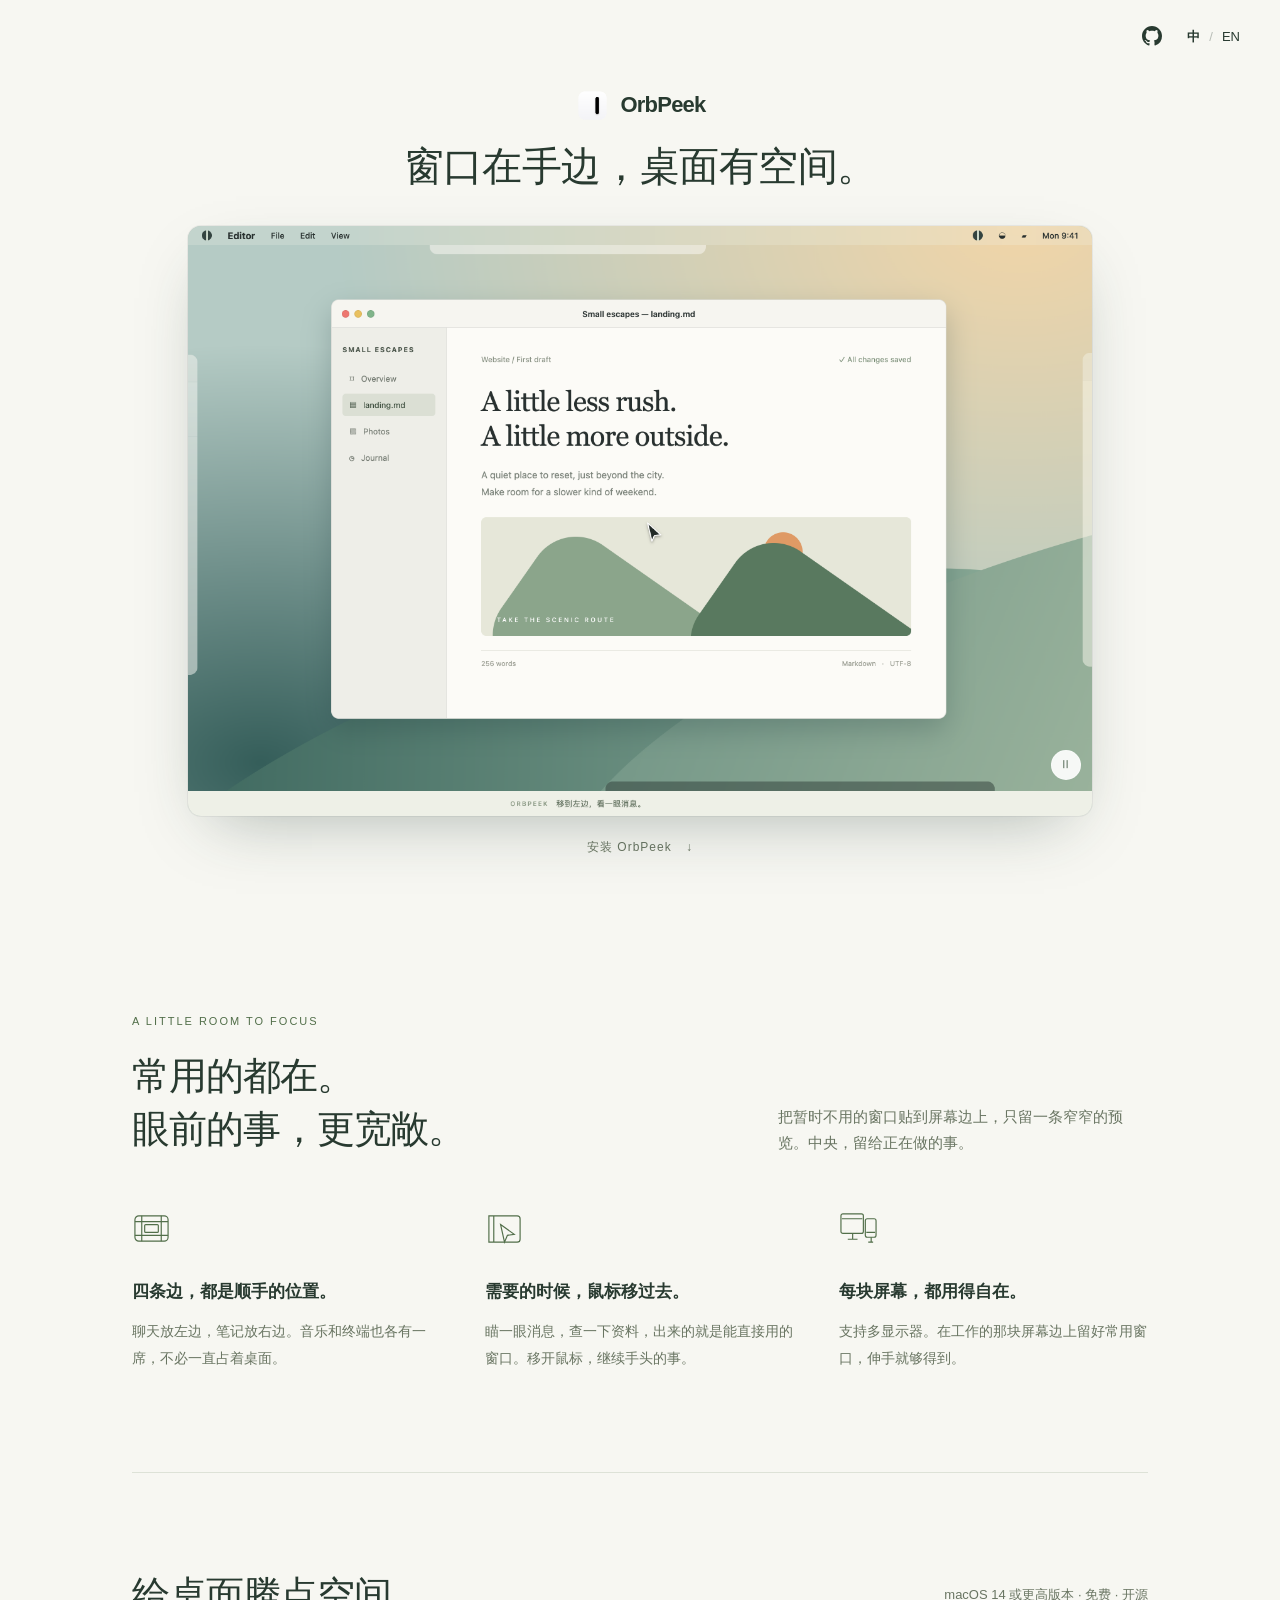
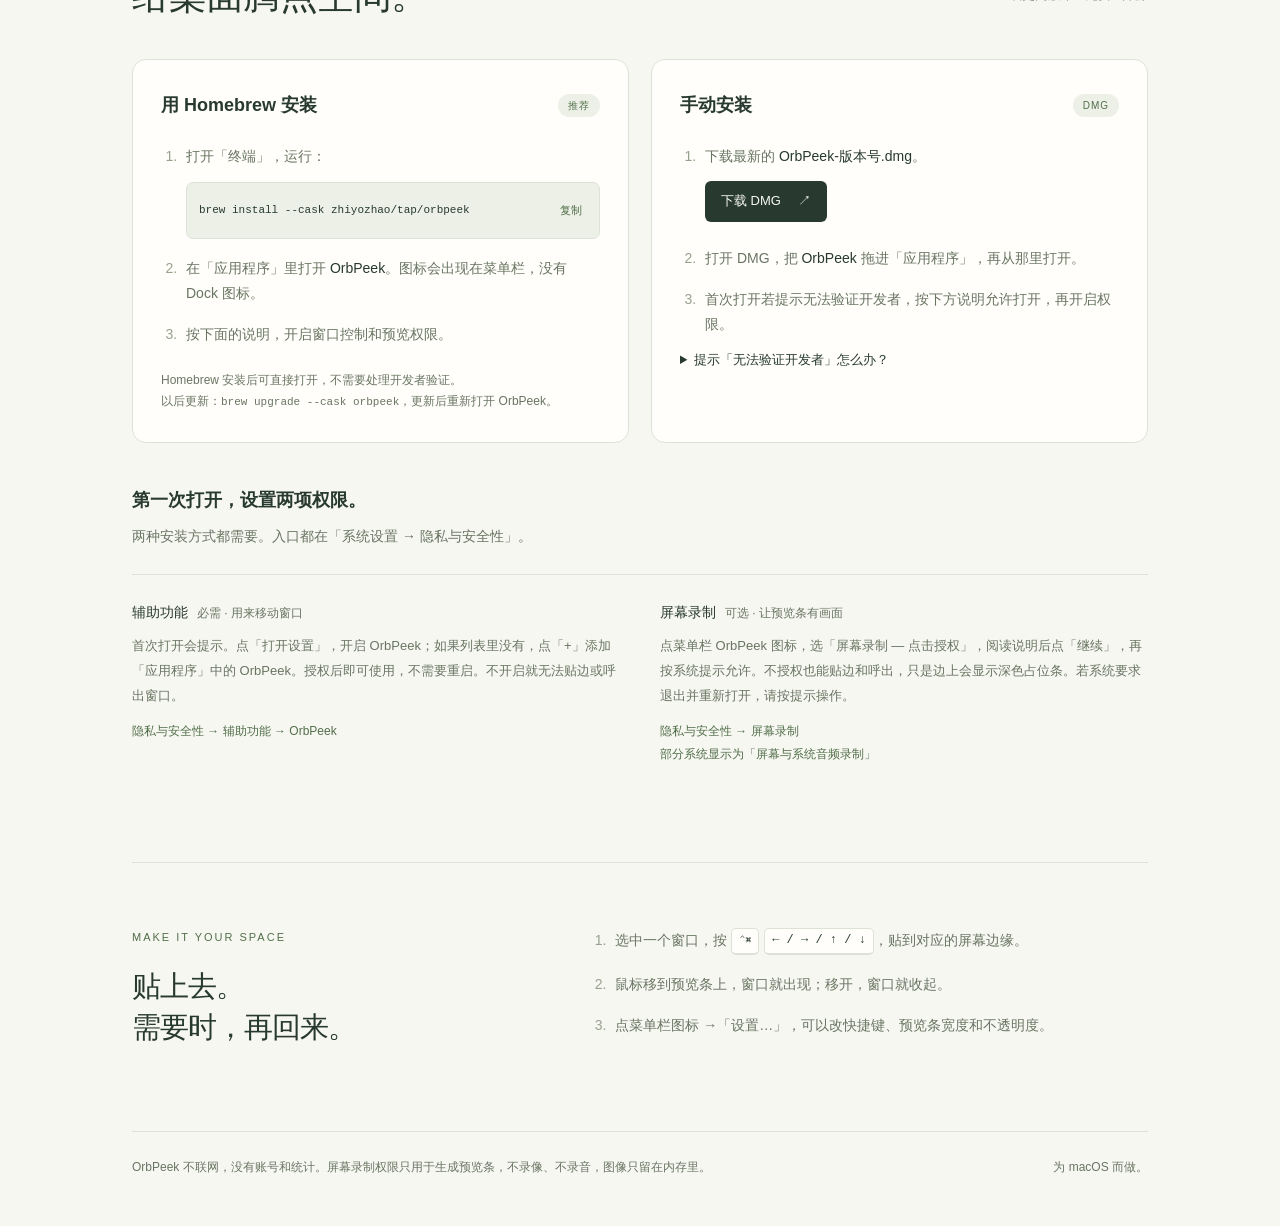
==== commit 74e4f97b: "docs: use confirmed Control Command arrow shortcuts" ====
--- a/site/index.html
+++ b/site/index.html
@@ -38,7 +38,7 @@
    </div>
    <div class="permissions"><h3>第一次打开，设置两项权限。</h3><p>两种安装方式都需要。入口都在「系统设置 → 隐私与安全性」。</p><div class="permission-grid"><article class="permission"><h4>辅助功能<span>必需 · 用来移动窗口</span></h4><p>首次打开会提示。点「打开设置」，开启 OrbPeek；如果列表里没有，点「+」添加「应用程序」中的 OrbPeek。授权后即可使用，不需要重启。不开启就无法贴边或呼出窗口。</p><p class="path">隐私与安全性 → 辅助功能 → OrbPeek</p></article><article class="permission"><h4>屏幕录制<span>可选 · 让预览条有画面</span></h4><p>点菜单栏 OrbPeek 图标，选「屏幕录制 — 点击授权」，阅读说明后点「继续」，再按系统提示允许。不授权也能贴边和呼出，只是边上会显示深色占位条。若系统要求退出并重新打开，请按提示操作。</p><p class="path">隐私与安全性 → 屏幕录制<br>部分系统显示为「屏幕与系统音频录制」</p></article></div></div>
   </section>
-  <section class="start"><div><div class="eyebrow">MAKE IT YOUR SPACE</div><h2>贴上去。<br>需要时，再回来。</h2></div><ol><li>选中一个窗口，按 <span class="keys"><kbd data-default-modifiers>{{DEFAULT_MODIFIERS}}</kbd><kbd>← / → / ↑ / ↓</kbd></span>，贴到对应的屏幕边缘。</li><li>鼠标移到预览条上，窗口就出现；移开，窗口就收起。</li><li>点菜单栏图标 →「设置…」，可以改快捷键、预览条宽度和不透明度。</li></ol></section>
+  <section class="start"><div><div class="eyebrow">MAKE IT YOUR SPACE</div><h2>贴上去。<br>需要时，再回来。</h2></div><ol><li>选中一个窗口，按 <span class="keys"><kbd data-default-modifiers>⌃⌘</kbd><kbd>← / → / ↑ / ↓</kbd></span>，贴到对应的屏幕边缘。</li><li>鼠标移到预览条上，窗口就出现；移开，窗口就收起。</li><li>点菜单栏图标 →「设置…」，可以改快捷键、预览条宽度和不透明度。</li></ol></section>
   <div class="smallprint"><p>OrbPeek 不联网，没有账号和统计。屏幕录制权限只用于生成预览条，不录像、不录音，图像只留在内存里。</p><span>为 macOS 而做。</span></div>
  </div>
 </main>
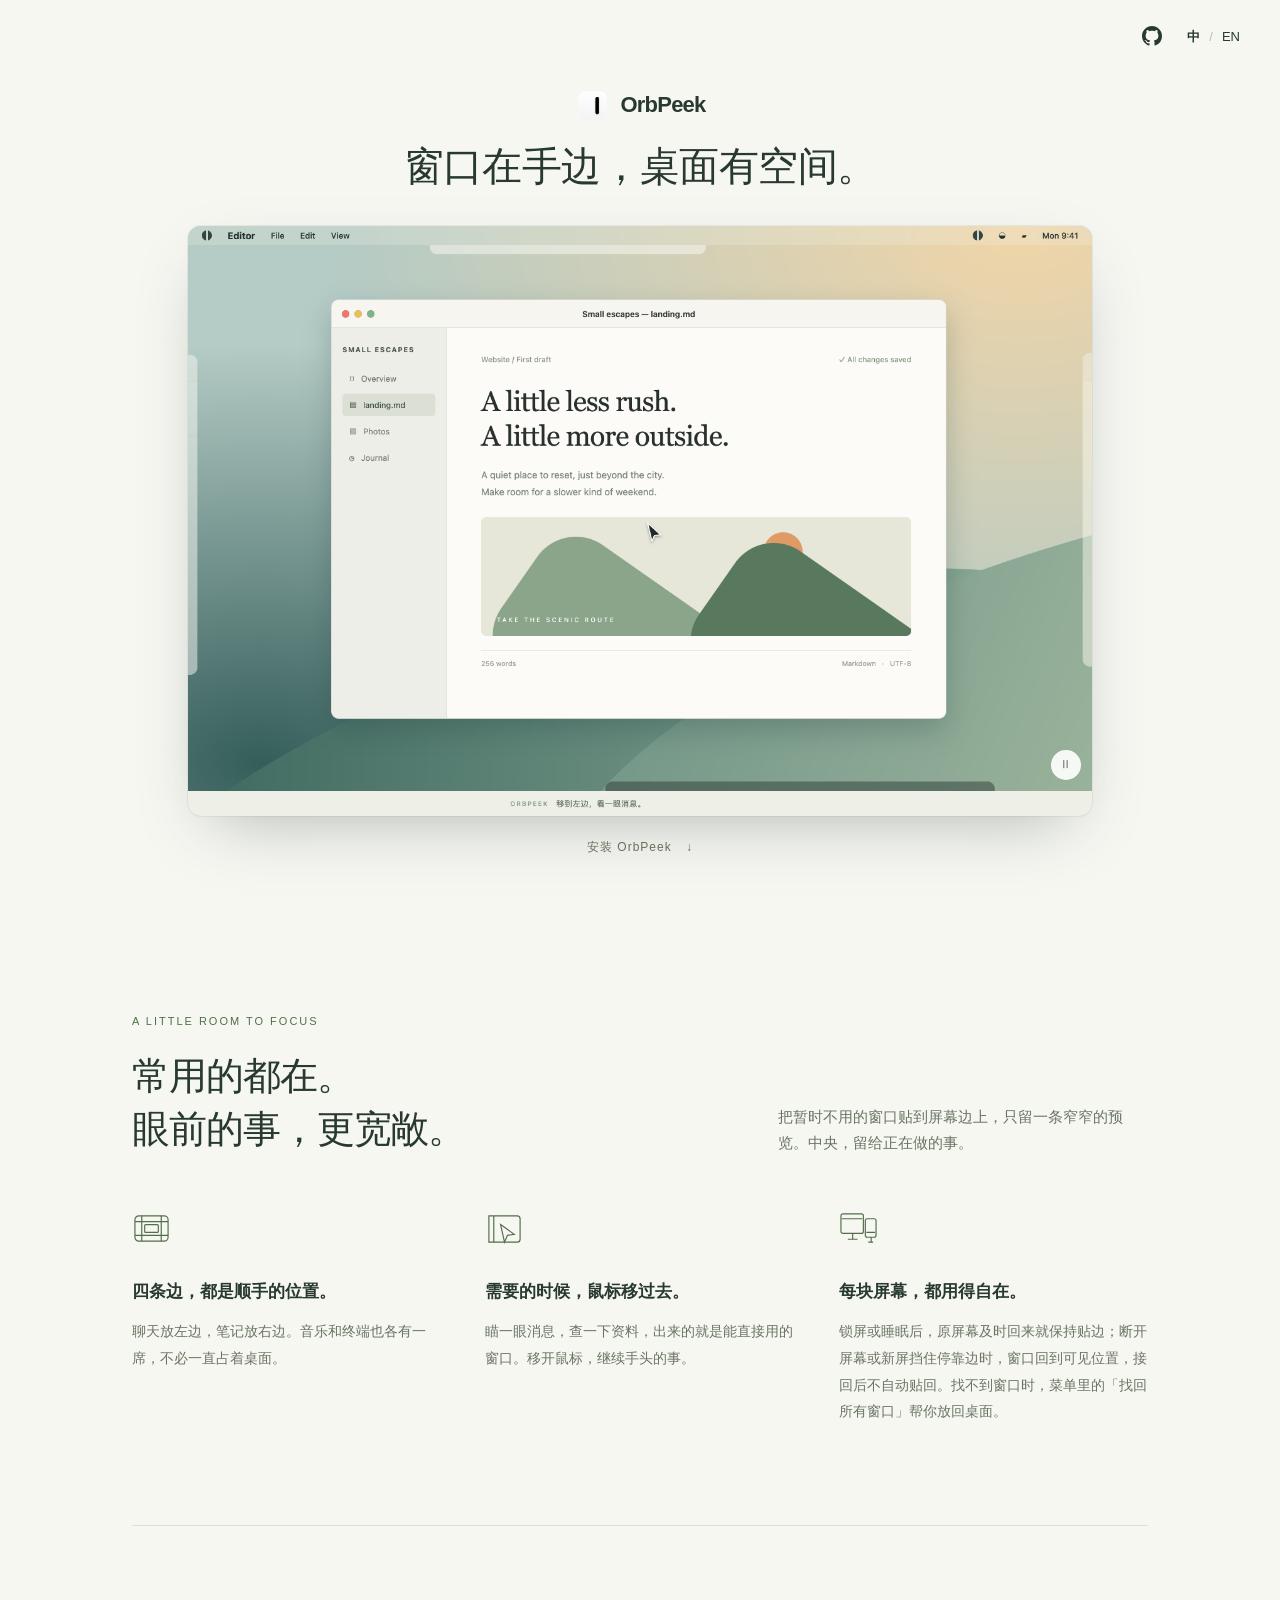
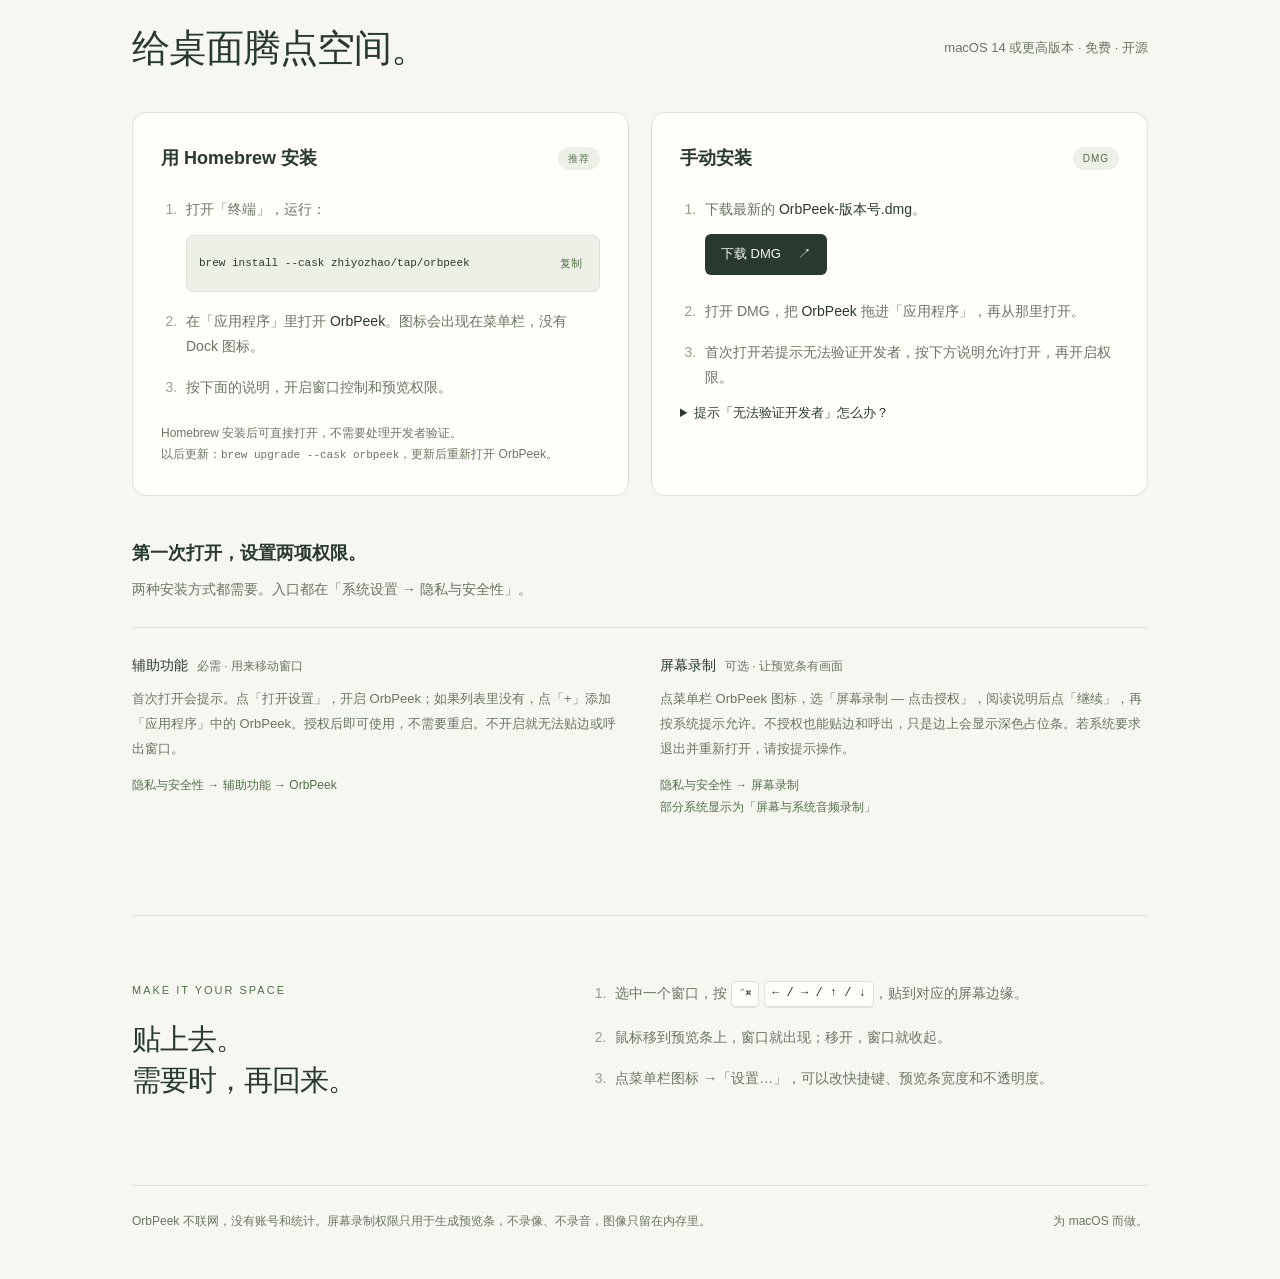
==== commit 75479018: "fix: apply display rules v2 with precise released-window recovery" ====
--- a/site/index.html
+++ b/site/index.html
@@ -27,7 +27,7 @@
    <div class="benefits">
     <article><svg viewBox="0 0 40 40" aria-hidden="true"><rect x="3" y="7" width="34" height="26" rx="4"/><path d="M10 7v26M30 7v26M3 13h34M3 27h34"/><rect x="13" y="16" width="14" height="8" rx="1"/></svg><h3>四条边，都是顺手的位置。</h3><p>聊天放左边，笔记放右边。音乐和终端也各有一席，不必一直占着桌面。</p></article>
     <article><svg viewBox="0 0 40 40" aria-hidden="true"><path d="M4 7h29a3 3 0 0 1 3 3v21a3 3 0 0 1-3 3H4zM9 7v27"/><path d="m16 16 14 10-7 1-3 7z" fill="var(--paper)"/></svg><h3>需要的时候，鼠标移过去。</h3><p>瞄一眼消息，查一下资料，出来的就是能直接用的窗口。移开鼠标，继续手头的事。</p></article>
-    <article><svg viewBox="0 0 40 40" aria-hidden="true"><rect x="2" y="5" width="23" height="20" rx="2"/><rect x="27" y="10" width="11" height="19" rx="2"/><path d="M9 31h10m-5-6v6m16 3h5m-2-5v5M3 10h21m4 14h9"/></svg><h3>每块屏幕，都用得自在。</h3><p>支持多显示器。在工作的那块屏幕边上留好常用窗口，伸手就够得到。</p></article>
+    <article><svg viewBox="0 0 40 40" aria-hidden="true"><rect x="2" y="5" width="23" height="20" rx="2"/><rect x="27" y="10" width="11" height="19" rx="2"/><path d="M9 31h10m-5-6v6m16 3h5m-2-5v5M3 10h21m4 14h9"/></svg><h3>每块屏幕，都用得自在。</h3><p>锁屏或睡眠后，原屏幕及时回来就保持贴边；断开屏幕或新屏挡住停靠边时，窗口回到可见位置，接回后不自动贴回。找不到窗口时，菜单里的「找回所有窗口」帮你放回桌面。</p></article>
    </div>
   </section>
   <section class="install" id="install">
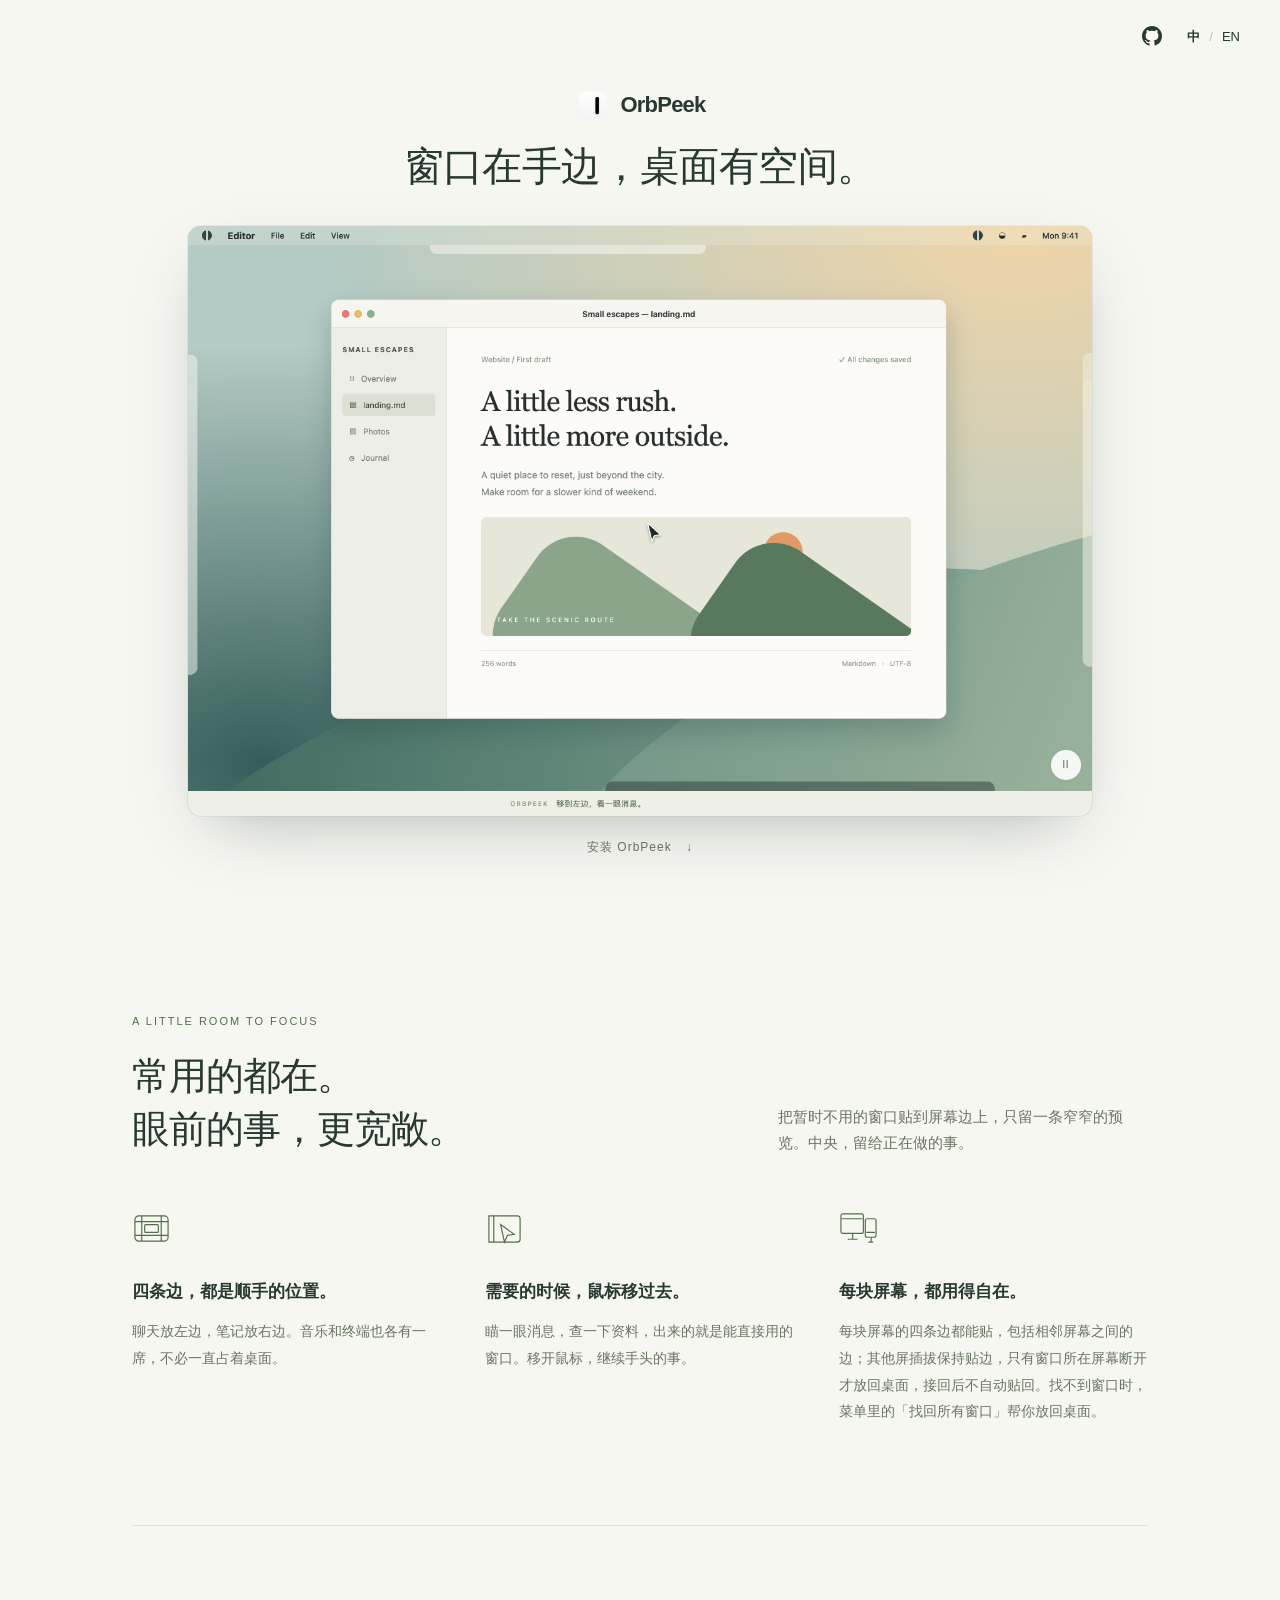
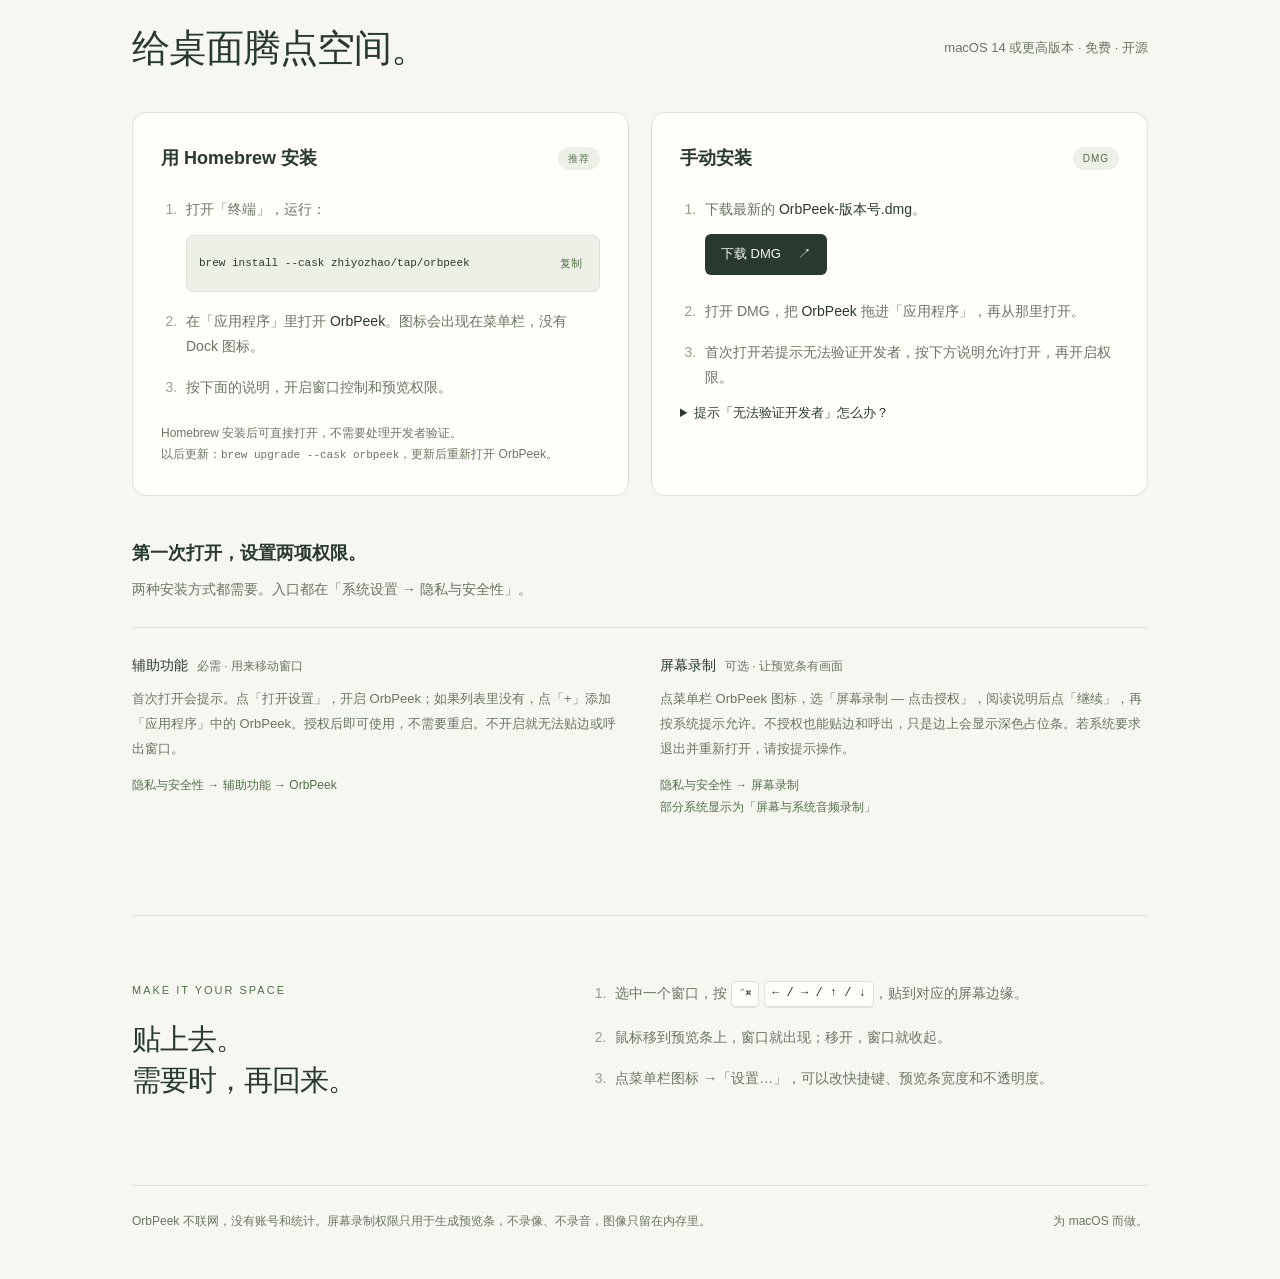
==== commit 5a216937: "fix: preserve docks on every edge when adjacent displays change" ====
--- a/site/index.html
+++ b/site/index.html
@@ -27,7 +27,7 @@
    <div class="benefits">
     <article><svg viewBox="0 0 40 40" aria-hidden="true"><rect x="3" y="7" width="34" height="26" rx="4"/><path d="M10 7v26M30 7v26M3 13h34M3 27h34"/><rect x="13" y="16" width="14" height="8" rx="1"/></svg><h3>四条边，都是顺手的位置。</h3><p>聊天放左边，笔记放右边。音乐和终端也各有一席，不必一直占着桌面。</p></article>
     <article><svg viewBox="0 0 40 40" aria-hidden="true"><path d="M4 7h29a3 3 0 0 1 3 3v21a3 3 0 0 1-3 3H4zM9 7v27"/><path d="m16 16 14 10-7 1-3 7z" fill="var(--paper)"/></svg><h3>需要的时候，鼠标移过去。</h3><p>瞄一眼消息，查一下资料，出来的就是能直接用的窗口。移开鼠标，继续手头的事。</p></article>
-    <article><svg viewBox="0 0 40 40" aria-hidden="true"><rect x="2" y="5" width="23" height="20" rx="2"/><rect x="27" y="10" width="11" height="19" rx="2"/><path d="M9 31h10m-5-6v6m16 3h5m-2-5v5M3 10h21m4 14h9"/></svg><h3>每块屏幕，都用得自在。</h3><p>锁屏或睡眠后，原屏幕及时回来就保持贴边；断开屏幕或新屏挡住停靠边时，窗口回到可见位置，接回后不自动贴回。找不到窗口时，菜单里的「找回所有窗口」帮你放回桌面。</p></article>
+    <article><svg viewBox="0 0 40 40" aria-hidden="true"><rect x="2" y="5" width="23" height="20" rx="2"/><rect x="27" y="10" width="11" height="19" rx="2"/><path d="M9 31h10m-5-6v6m16 3h5m-2-5v5M3 10h21m4 14h9"/></svg><h3>每块屏幕，都用得自在。</h3><p>每块屏幕的四条边都能贴，包括相邻屏幕之间的边；其他屏插拔保持贴边，只有窗口所在屏幕断开才放回桌面，接回后不自动贴回。找不到窗口时，菜单里的「找回所有窗口」帮你放回桌面。</p></article>
    </div>
   </section>
   <section class="install" id="install">
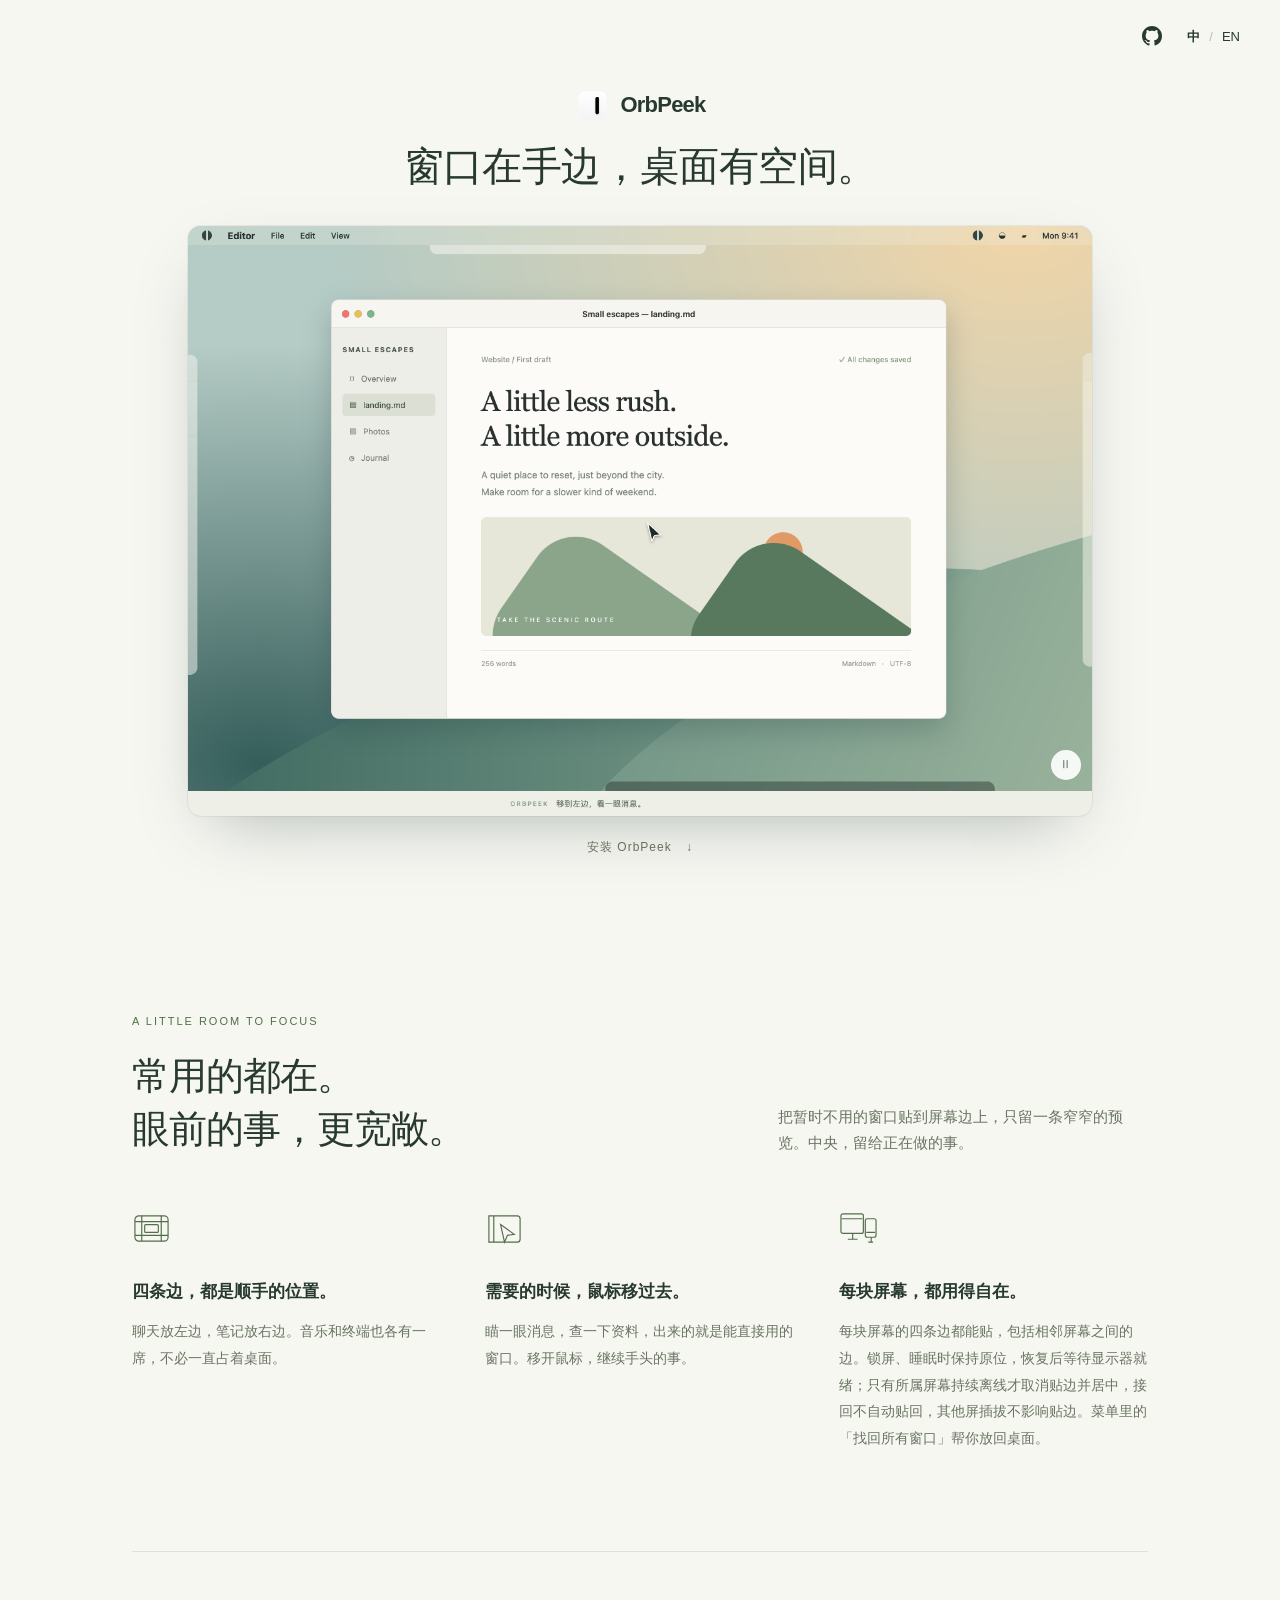
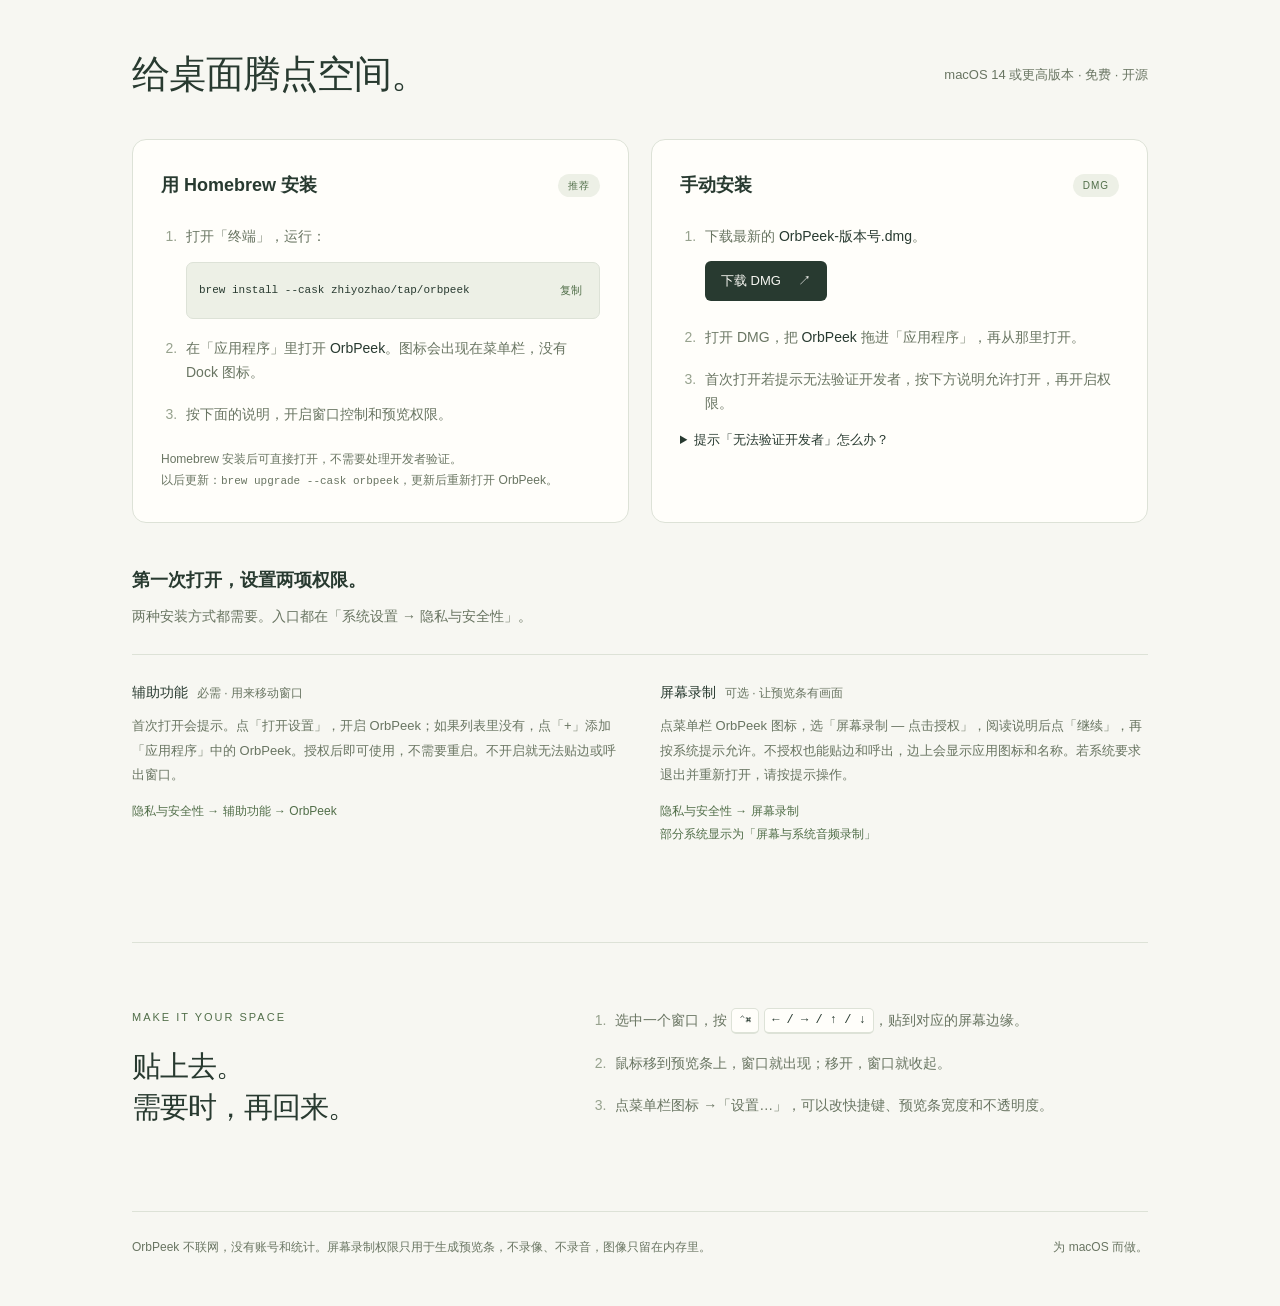
==== commit fb5dfaf0: "perf: reduce polling overhead and prepare 1.1.4" ====
--- a/site/index.html
+++ b/site/index.html
@@ -27,7 +27,7 @@
    <div class="benefits">
     <article><svg viewBox="0 0 40 40" aria-hidden="true"><rect x="3" y="7" width="34" height="26" rx="4"/><path d="M10 7v26M30 7v26M3 13h34M3 27h34"/><rect x="13" y="16" width="14" height="8" rx="1"/></svg><h3>四条边，都是顺手的位置。</h3><p>聊天放左边，笔记放右边。音乐和终端也各有一席，不必一直占着桌面。</p></article>
     <article><svg viewBox="0 0 40 40" aria-hidden="true"><path d="M4 7h29a3 3 0 0 1 3 3v21a3 3 0 0 1-3 3H4zM9 7v27"/><path d="m16 16 14 10-7 1-3 7z" fill="var(--paper)"/></svg><h3>需要的时候，鼠标移过去。</h3><p>瞄一眼消息，查一下资料，出来的就是能直接用的窗口。移开鼠标，继续手头的事。</p></article>
-    <article><svg viewBox="0 0 40 40" aria-hidden="true"><rect x="2" y="5" width="23" height="20" rx="2"/><rect x="27" y="10" width="11" height="19" rx="2"/><path d="M9 31h10m-5-6v6m16 3h5m-2-5v5M3 10h21m4 14h9"/></svg><h3>每块屏幕，都用得自在。</h3><p>每块屏幕的四条边都能贴，包括相邻屏幕之间的边；其他屏插拔保持贴边，只有窗口所在屏幕断开才放回桌面，接回后不自动贴回。找不到窗口时，菜单里的「找回所有窗口」帮你放回桌面。</p></article>
+    <article><svg viewBox="0 0 40 40" aria-hidden="true"><rect x="2" y="5" width="23" height="20" rx="2"/><rect x="27" y="10" width="11" height="19" rx="2"/><path d="M9 31h10m-5-6v6m16 3h5m-2-5v5M3 10h21m4 14h9"/></svg><h3>每块屏幕，都用得自在。</h3><p>每块屏幕的四条边都能贴，包括相邻屏幕之间的边。锁屏、睡眠时保持原位，恢复后等待显示器就绪；只有所属屏幕持续离线才取消贴边并居中，接回不自动贴回，其他屏插拔不影响贴边。菜单里的「找回所有窗口」帮你放回桌面。</p></article>
    </div>
   </section>
   <section class="install" id="install">
@@ -36,7 +36,7 @@
     <article class="method"><div class="method-label"><h3>用 Homebrew 安装</h3><span class="badge">推荐</span></div><ol><li>打开「终端」，运行：<div class="command"><code>brew install --cask zhiyozhao/tap/orbpeek</code><button class="copy" type="button" data-copy="brew install --cask zhiyozhao/tap/orbpeek" aria-label="复制 Homebrew 安装命令">复制</button></div></li><li>在「应用程序」里打开 <strong>OrbPeek</strong>。图标会出现在菜单栏，没有 Dock 图标。</li><li>按下面的说明，开启窗口控制和预览权限。</li></ol><p class="after">Homebrew 安装后可直接打开，不需要处理开发者验证。<br>以后更新：<code>brew upgrade --cask orbpeek</code>，更新后重新打开 OrbPeek。</p></article>
     <article class="method"><div class="method-label"><h3>手动安装</h3><span class="badge">DMG</span></div><ol><li>下载最新的 <strong>OrbPeek-版本号.dmg</strong>。<br><a class="download" href="https://github.com/zhiyozhao/OrbPeek/releases/latest">下载 DMG <span aria-hidden="true">↗</span></a></li><li>打开 DMG，把 <strong>OrbPeek</strong> 拖进「应用程序」，再从那里打开。</li><li>首次打开若提示无法验证开发者，按下方说明允许打开，再开启权限。</li></ol><details><summary>提示「无法验证开发者」怎么办？</summary><p>OrbPeek 尚未经过 Apple 公证。先尝试打开一次，再进入「系统设置 → 隐私与安全性」，在底部找到 OrbPeek 的提示，点「仍要打开」，按系统提示验证后确认打开。macOS 14 也可以在「访达」中按住 Control 点 OrbPeek，选「打开」，再确认一次。</p></details></article>
    </div>
-   <div class="permissions"><h3>第一次打开，设置两项权限。</h3><p>两种安装方式都需要。入口都在「系统设置 → 隐私与安全性」。</p><div class="permission-grid"><article class="permission"><h4>辅助功能<span>必需 · 用来移动窗口</span></h4><p>首次打开会提示。点「打开设置」，开启 OrbPeek；如果列表里没有，点「+」添加「应用程序」中的 OrbPeek。授权后即可使用，不需要重启。不开启就无法贴边或呼出窗口。</p><p class="path">隐私与安全性 → 辅助功能 → OrbPeek</p></article><article class="permission"><h4>屏幕录制<span>可选 · 让预览条有画面</span></h4><p>点菜单栏 OrbPeek 图标，选「屏幕录制 — 点击授权」，阅读说明后点「继续」，再按系统提示允许。不授权也能贴边和呼出，只是边上会显示深色占位条。若系统要求退出并重新打开，请按提示操作。</p><p class="path">隐私与安全性 → 屏幕录制<br>部分系统显示为「屏幕与系统音频录制」</p></article></div></div>
+   <div class="permissions"><h3>第一次打开，设置两项权限。</h3><p>两种安装方式都需要。入口都在「系统设置 → 隐私与安全性」。</p><div class="permission-grid"><article class="permission"><h4>辅助功能<span>必需 · 用来移动窗口</span></h4><p>首次打开会提示。点「打开设置」，开启 OrbPeek；如果列表里没有，点「+」添加「应用程序」中的 OrbPeek。授权后即可使用，不需要重启。不开启就无法贴边或呼出窗口。</p><p class="path">隐私与安全性 → 辅助功能 → OrbPeek</p></article><article class="permission"><h4>屏幕录制<span>可选 · 让预览条有画面</span></h4><p>点菜单栏 OrbPeek 图标，选「屏幕录制 — 点击授权」，阅读说明后点「继续」，再按系统提示允许。不授权也能贴边和呼出，边上会显示应用图标和名称。若系统要求退出并重新打开，请按提示操作。</p><p class="path">隐私与安全性 → 屏幕录制<br>部分系统显示为「屏幕与系统音频录制」</p></article></div></div>
   </section>
   <section class="start"><div><div class="eyebrow">MAKE IT YOUR SPACE</div><h2>贴上去。<br>需要时，再回来。</h2></div><ol><li>选中一个窗口，按 <span class="keys"><kbd data-default-modifiers>⌃⌘</kbd><kbd>← / → / ↑ / ↓</kbd></span>，贴到对应的屏幕边缘。</li><li>鼠标移到预览条上，窗口就出现；移开，窗口就收起。</li><li>点菜单栏图标 →「设置…」，可以改快捷键、预览条宽度和不透明度。</li></ol></section>
   <div class="smallprint"><p>OrbPeek 不联网，没有账号和统计。屏幕录制权限只用于生成预览条，不录像、不录音，图像只留在内存里。</p><span>为 macOS 而做。</span></div>
